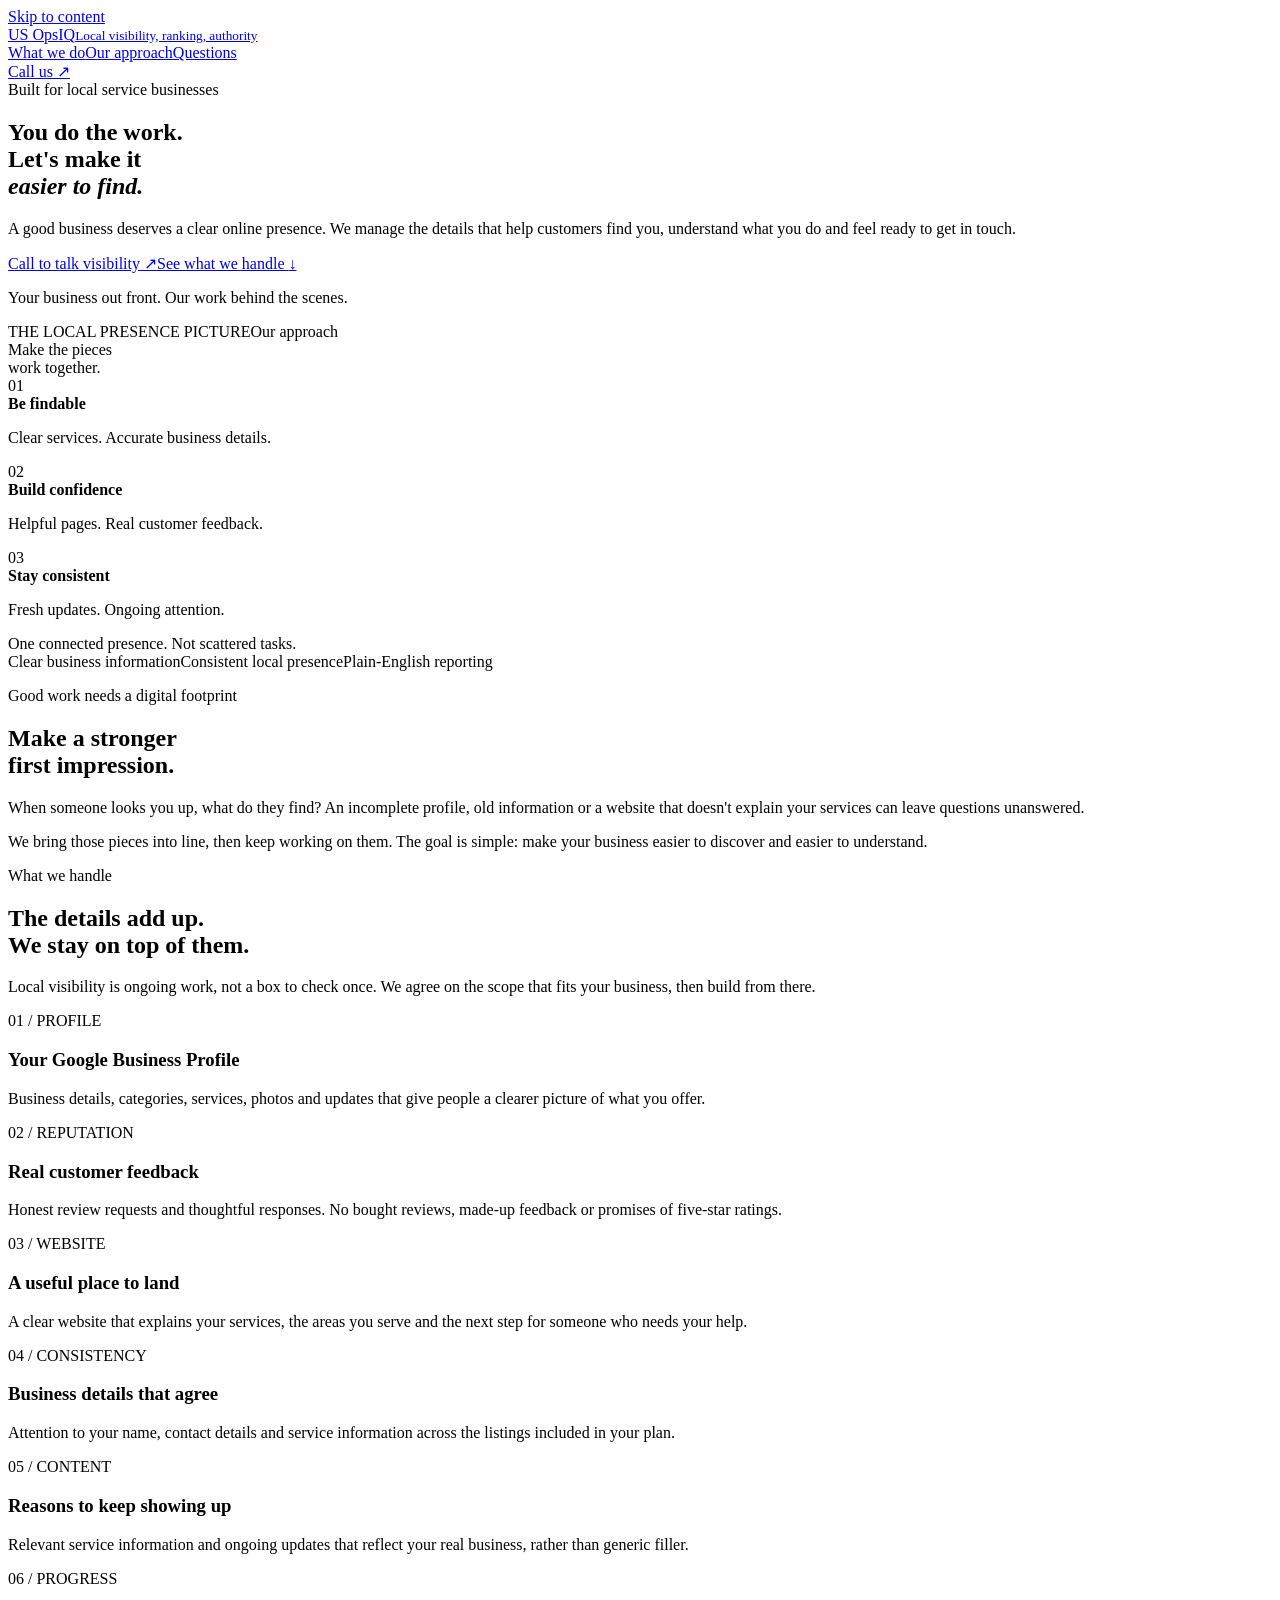
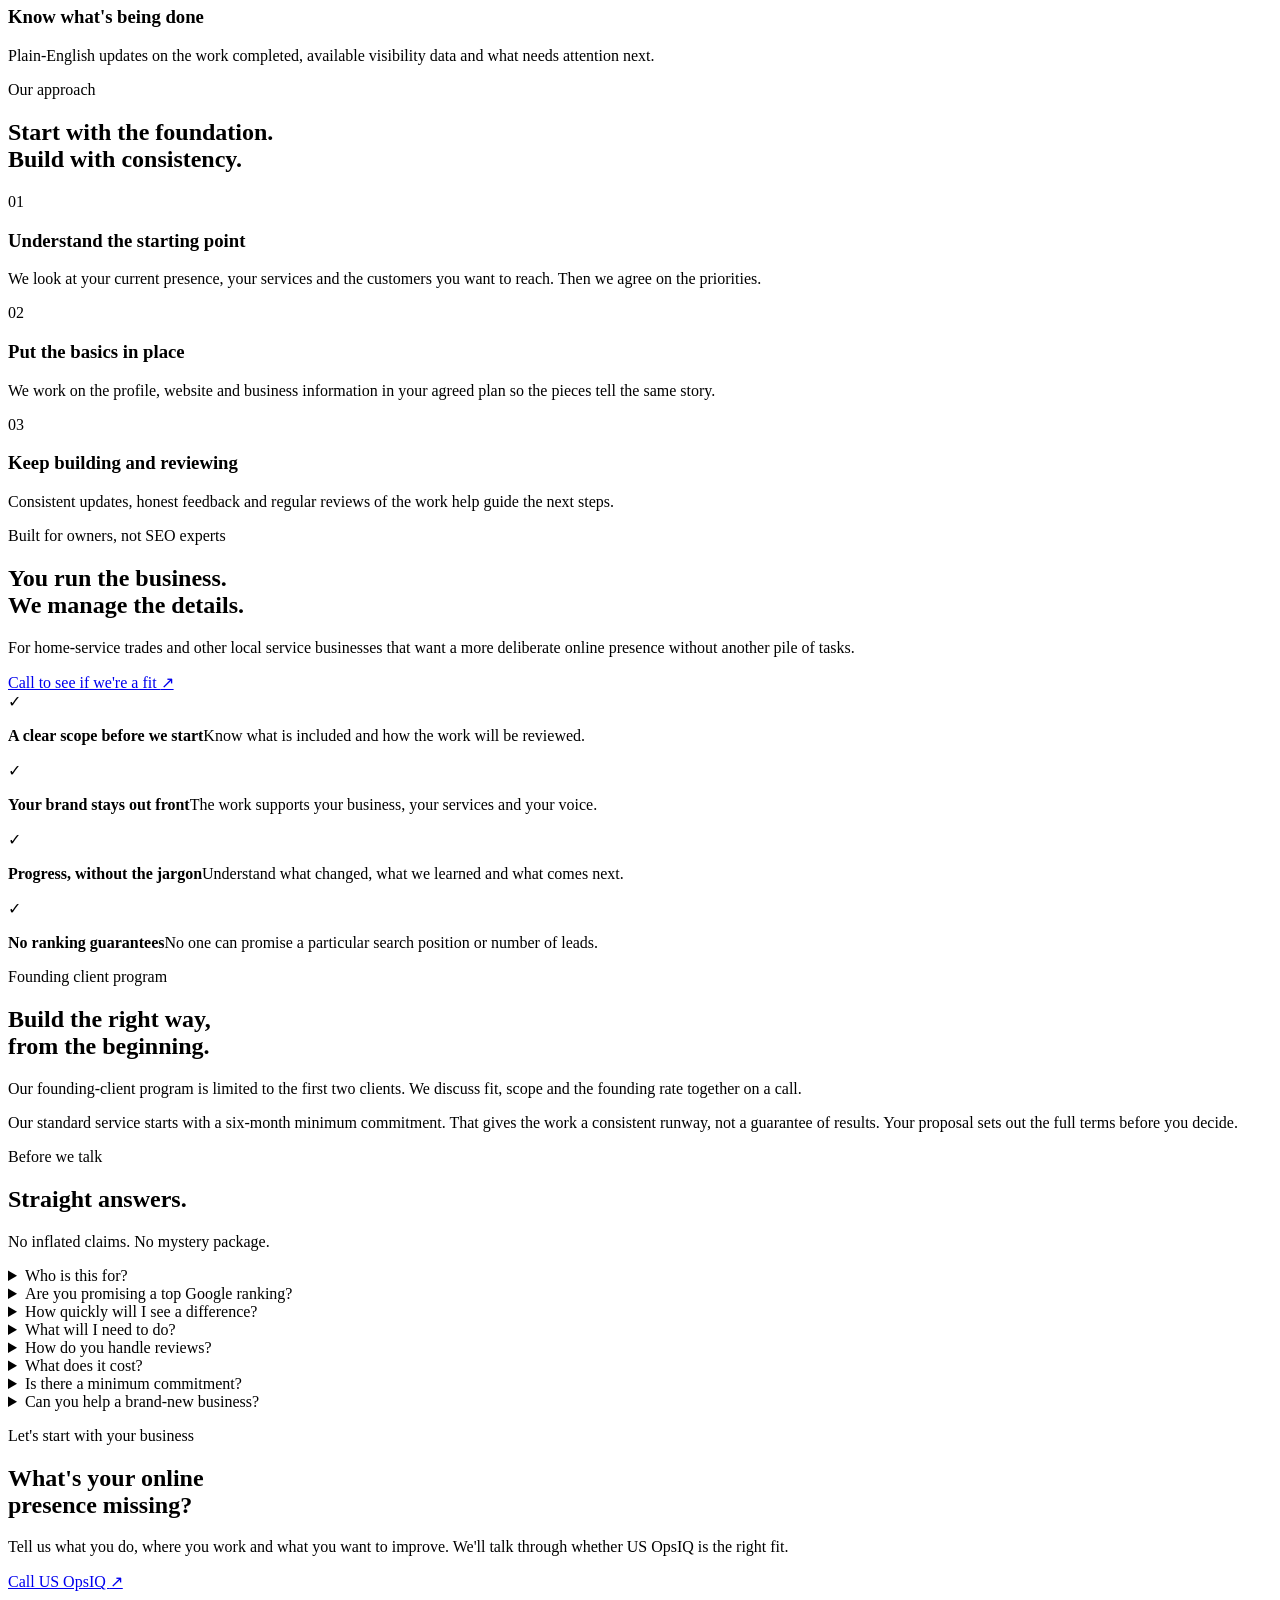
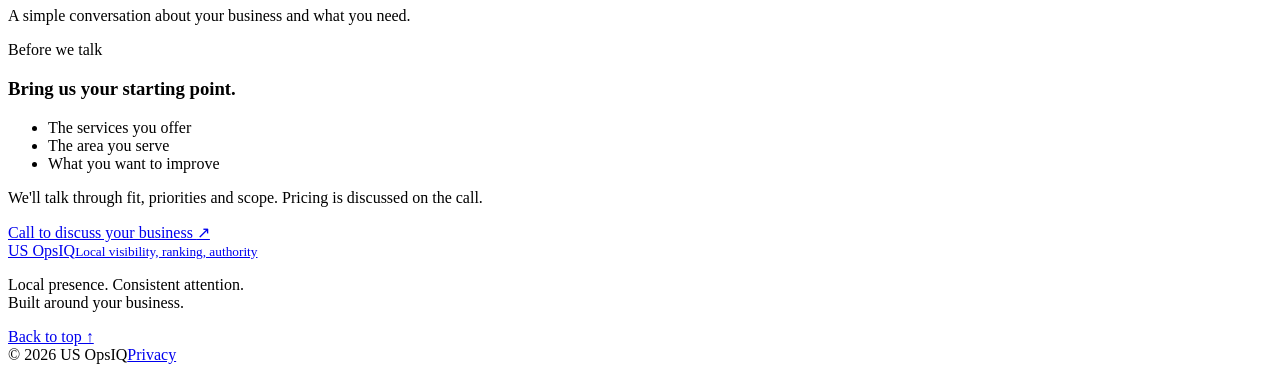
==== index.html @ b1738c7f "Rename 1-index.html to index.html" ====
<!doctype html>
<html lang="en"><head><meta charset="utf-8"><meta name="viewport" content="width=device-width, initial-scale=1"><meta name="description" content="US OpsIQ helps local service businesses build a clear, consistent online presence."><meta name="theme-color" content="#101d33"><title>US OpsIQ | Local visibility, ranking, authority</title><link rel="stylesheet" href="styles.css"><script defer src="script.js"></script></head>
<body>
<a class="skip" href="#main">Skip to content</a>
<header><nav class="container nav" aria-label="Main navigation"><a class="wordmark" href="#" aria-label="US OpsIQ home">US Ops<span>IQ</span><small>Local visibility, ranking, authority</small></a><div class="navlinks"><a href="#work">What we do</a><a href="#process">Our approach</a><a href="#questions">Questions</a></div><a class="button small" href="tel:+15416668679">Call us <span aria-hidden="true">↗</span></a></nav></header>
<main id="main">
<section class="hero"><div class="container hero-grid"><div><div class="eyebrow"><i></i> Built for local service businesses</div><h1>You do the work.<br>Let's make it<br><em>easier to find.</em></h1><p class="lead">A good business deserves a clear online presence. We manage the details that help customers find you, understand what you do and feel ready to get in touch.</p><div class="actions"><a class="button" href="tel:+15416668679">Call to talk visibility <span aria-hidden="true">↗</span></a><a class="text-link" href="#work">See what we handle <span aria-hidden="true">↓</span></a></div><p class="hero-note">Your business out front. Our work behind the scenes.</p></div>
<div class="presence-card" aria-label="Illustration of our approach, not a client report"><div class="panel-top"><span>THE LOCAL PRESENCE PICTURE</span><span class="pill">Our approach</span></div><div class="presence-title">Make the pieces<br>work together.</div><div class="presence-row"><div class="icon">01</div><div><strong>Be findable</strong><p>Clear services. Accurate business details.</p></div></div><div class="presence-row"><div class="icon">02</div><div><strong>Build confidence</strong><p>Helpful pages. Real customer feedback.</p></div></div><div class="presence-row"><div class="icon">03</div><div><strong>Stay consistent</strong><p>Fresh updates. Ongoing attention.</p></div></div><div class="panel-bottom"><span class="red-dot"></span> One connected presence. Not scattered tasks.</div></div></div></section>
<div class="principle-strip"><div class="container"><span>Clear business information</span><span>Consistent local presence</span><span>Plain-English reporting</span></div></div>
<section class="section light" id="why"><div class="container split"><div><p class="eyebrow">Good work needs a digital footprint</p><h2>Make a stronger<br>first impression.</h2></div><div class="intro-copy"><p>When someone looks you up, what do they find? An incomplete profile, old information or a website that doesn't explain your services can leave questions unanswered.</p><p>We bring those pieces into line, then keep working on them. The goal is simple: make your business easier to discover and easier to understand.</p></div></div></section>
<section class="section" id="work"><div class="container"><div class="section-heading"><div><p class="eyebrow">What we handle</p><h2>The details add up.<br>We stay on top of them.</h2></div><p>Local visibility is ongoing work, not a box to check once. We agree on the scope that fits your business, then build from there.</p></div><div class="services">
<article class="service"><span class="service-no">01 / PROFILE</span><h3>Your Google Business Profile</h3><p>Business details, categories, services, photos and updates that give people a clearer picture of what you offer.</p></article>
<article class="service"><span class="service-no">02 / REPUTATION</span><h3>Real customer feedback</h3><p>Honest review requests and thoughtful responses. No bought reviews, made-up feedback or promises of five-star ratings.</p></article>
<article class="service"><span class="service-no">03 / WEBSITE</span><h3>A useful place to land</h3><p>A clear website that explains your services, the areas you serve and the next step for someone who needs your help.</p></article>
<article class="service"><span class="service-no">04 / CONSISTENCY</span><h3>Business details that agree</h3><p>Attention to your name, contact details and service information across the listings included in your plan.</p></article>
<article class="service"><span class="service-no">05 / CONTENT</span><h3>Reasons to keep showing up</h3><p>Relevant service information and ongoing updates that reflect your real business, rather than generic filler.</p></article>
<article class="service"><span class="service-no">06 / PROGRESS</span><h3>Know what's being done</h3><p>Plain-English updates on the work completed, available visibility data and what needs attention next.</p></article>
</div></div></section>
<section class="section light" id="process"><div class="container"><p class="eyebrow">Our approach</p><h2>Start with the foundation.<br>Build with consistency.</h2><div class="steps"><article><div class="step-number">01</div><h3>Understand the starting point</h3><p>We look at your current presence, your services and the customers you want to reach. Then we agree on the priorities.</p></article><article><div class="step-number">02</div><h3>Put the basics in place</h3><p>We work on the profile, website and business information in your agreed plan so the pieces tell the same story.</p></article><article><div class="step-number">03</div><h3>Keep building and reviewing</h3><p>Consistent updates, honest feedback and regular reviews of the work help guide the next steps.</p></article></div></div></section>
<section class="section"><div class="container split foundation"><div><p class="eyebrow">Built for owners, not SEO experts</p><h2>You run the business.<br>We manage the details.</h2><p class="lead compact">For home-service trades and other local service businesses that want a more deliberate online presence without another pile of tasks.</p><a class="text-link" href="tel:+15416668679">Call to see if we're a fit <span aria-hidden="true">↗</span></a></div><div class="expectations"><div><span>✓</span><p><strong>A clear scope before we start</strong>Know what is included and how the work will be reviewed.</p></div><div><span>✓</span><p><strong>Your brand stays out front</strong>The work supports your business, your services and your voice.</p></div><div><span>✓</span><p><strong>Progress, without the jargon</strong>Understand what changed, what we learned and what comes next.</p></div><div><span>✓</span><p><strong>No ranking guarantees</strong>No one can promise a particular search position or number of leads.</p></div></div></div></section>
<section class="section founding"><div class="container founding-content"><div><p class="eyebrow">Founding client program</p><h2>Build the right way,<br>from the beginning.</h2><p class="lead compact">Our founding-client program is limited to the first two clients. We discuss fit, scope and the founding rate together on a call.</p><p class="muted">Our standard service starts with a six-month minimum commitment. That gives the work a consistent runway, not a guarantee of results. Your proposal sets out the full terms before you decide.</p></div></div></section>
<section class="section light" id="questions"><div class="container faq-layout"><div><p class="eyebrow">Before we talk</p><h2>Straight answers.</h2><p class="muted">No inflated claims. No mystery package.</p></div><div class="faqs">
<details><summary>Who is this for?</summary><p>Local service businesses that want help managing their online presence. Home-service trades are a core focus. We'll talk through your services, market and starting point before recommending a plan.</p></details>
<details><summary>Are you promising a top Google ranking?</summary><p>No. Search positions and customer enquiries are not guaranteed. We focus on the work within the agreed scope and report on the information available to us.</p></details>
<details><summary>How quickly will I see a difference?</summary><p>That depends on your starting point, competition and the work involved. There is no fixed results timeline. We agree on priorities at the start and review progress as the work continues.</p></details>
<details><summary>What will I need to do?</summary><p>You'll help us understand your business, approve the agreed scope and provide the access and accurate information needed for the work. We manage the ongoing tasks included in your plan.</p></details>
<details><summary>How do you handle reviews?</summary><p>We focus on genuine feedback from real customers. Review invitations should be neutral, not limited to happy customers. We don't buy reviews, offer rewards for positive ratings or stop unhappy customers from leaving a public review.</p></details>
<details><summary>What does it cost?</summary><p>Pricing is discussed on a call once we understand your business and the scope you need. You'll see the services, price and terms in a proposal before making a commitment.</p></details>
<details><summary>Is there a minimum commitment?</summary><p>Our standard service starts with a six-month minimum. We'll explain the scope, payment schedule and terms in your proposal before you agree to anything.</p></details>
<details><summary>Can you help a brand-new business?</summary><p>Yes. The starting point may be a clear website, accurate business information and a properly prepared profile. We can discuss a staged approach rather than treating every business as if it needs the same plan.</p></details>
</div></div></section>
<section class="section contact" id="start"><div class="container contact-grid"><div><p class="eyebrow">Let's start with your business</p><h2>What's your online<br>presence missing?</h2><p class="lead compact">Tell us what you do, where you work and what you want to improve. We'll talk through whether US OpsIQ is the right fit.</p><a class="button" href="tel:+15416668679">Call US OpsIQ <span aria-hidden="true">↗</span></a><p class="call-note">A simple conversation about your business and what you need.</p></div><aside class="call-panel"><span class="eyebrow">Before we talk</span><h3>Bring us your starting point.</h3><ul><li>The services you offer</li><li>The area you serve</li><li>What you want to improve</li></ul><p>We'll talk through fit, priorities and scope. Pricing is discussed on the call.</p><a class="text-link" href="tel:+15416668679">Call to discuss your business <span aria-hidden="true">↗</span></a></aside></div></section>
</main><footer><div class="container footer-main"><a class="wordmark" href="#">US Ops<span>IQ</span><small>Local visibility, ranking, authority</small></a><p>Local presence. Consistent attention.<br>Built around your business.</p><a class="text-link" href="#main">Back to top ↑</a></div><div class="container footer-bottom"><span>© 2026 US OpsIQ</span><a href="privacy.html">Privacy</a></div></footer>
</body></html>
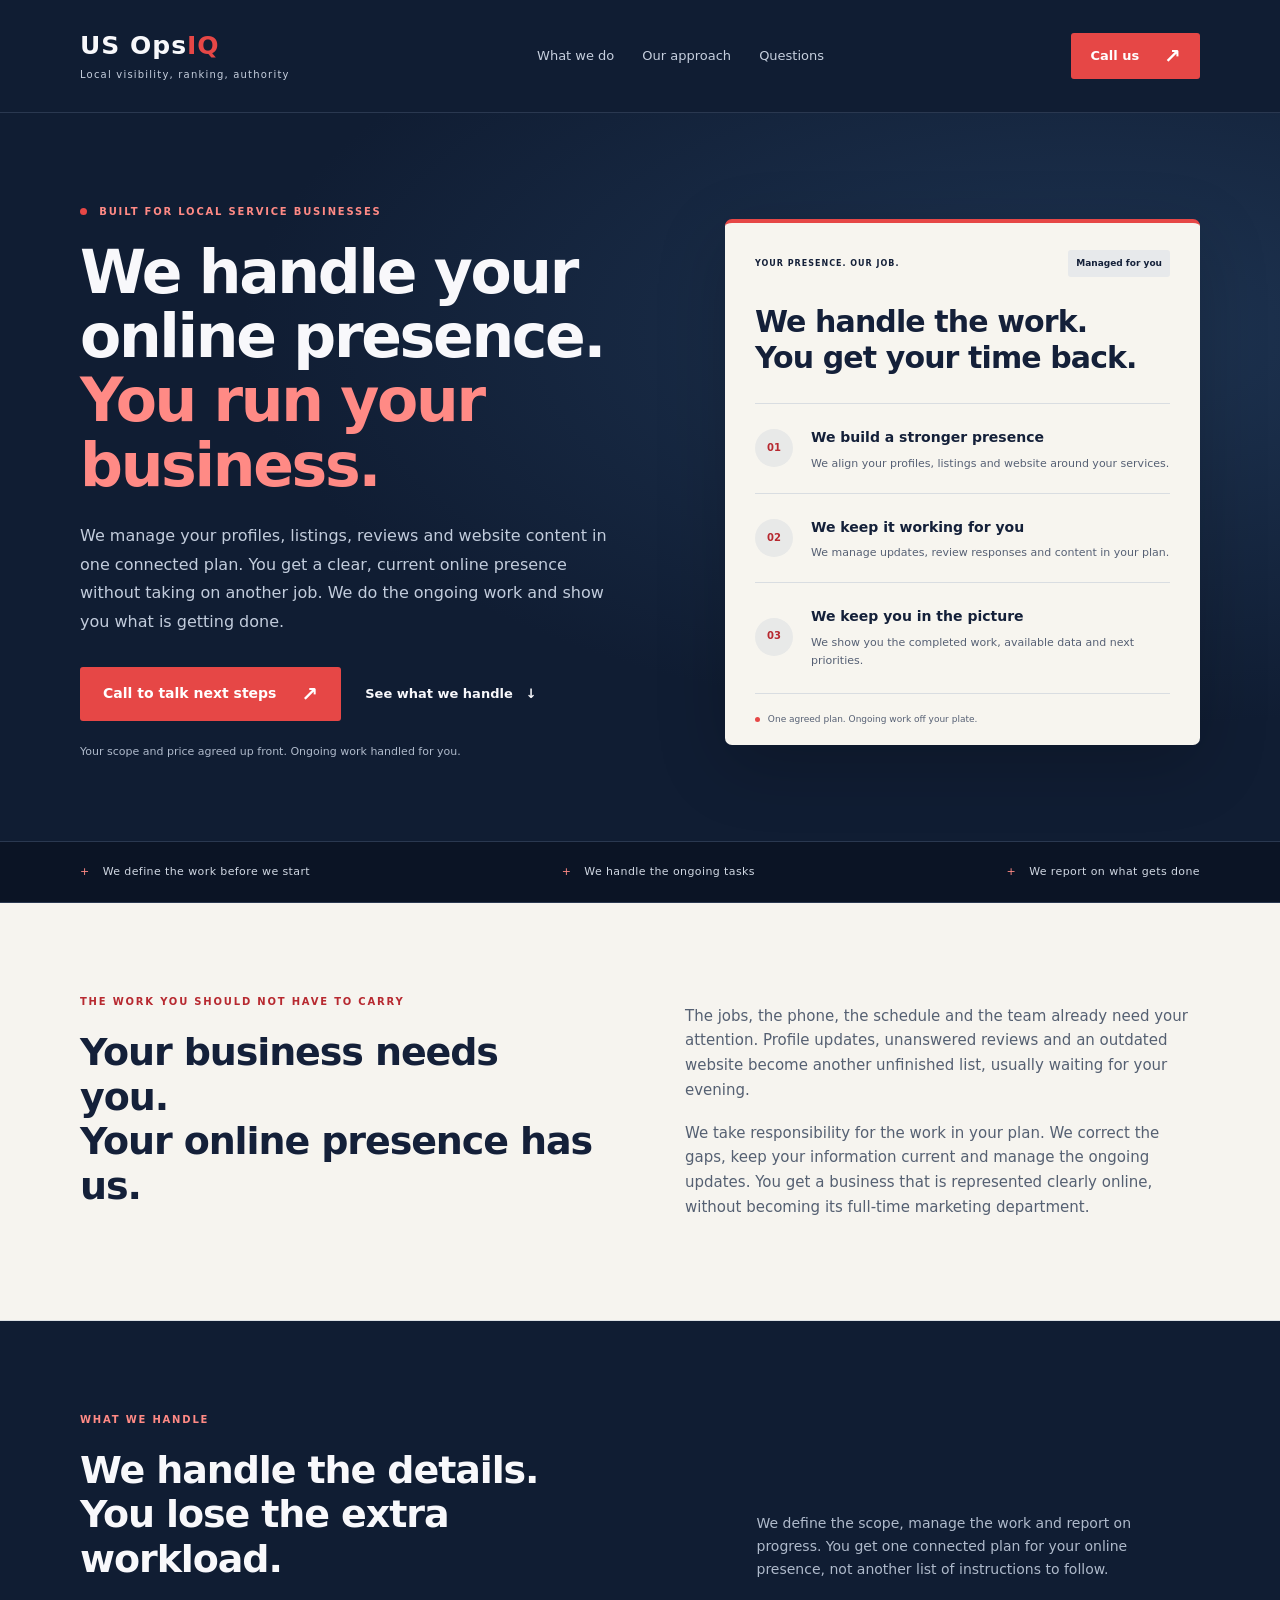
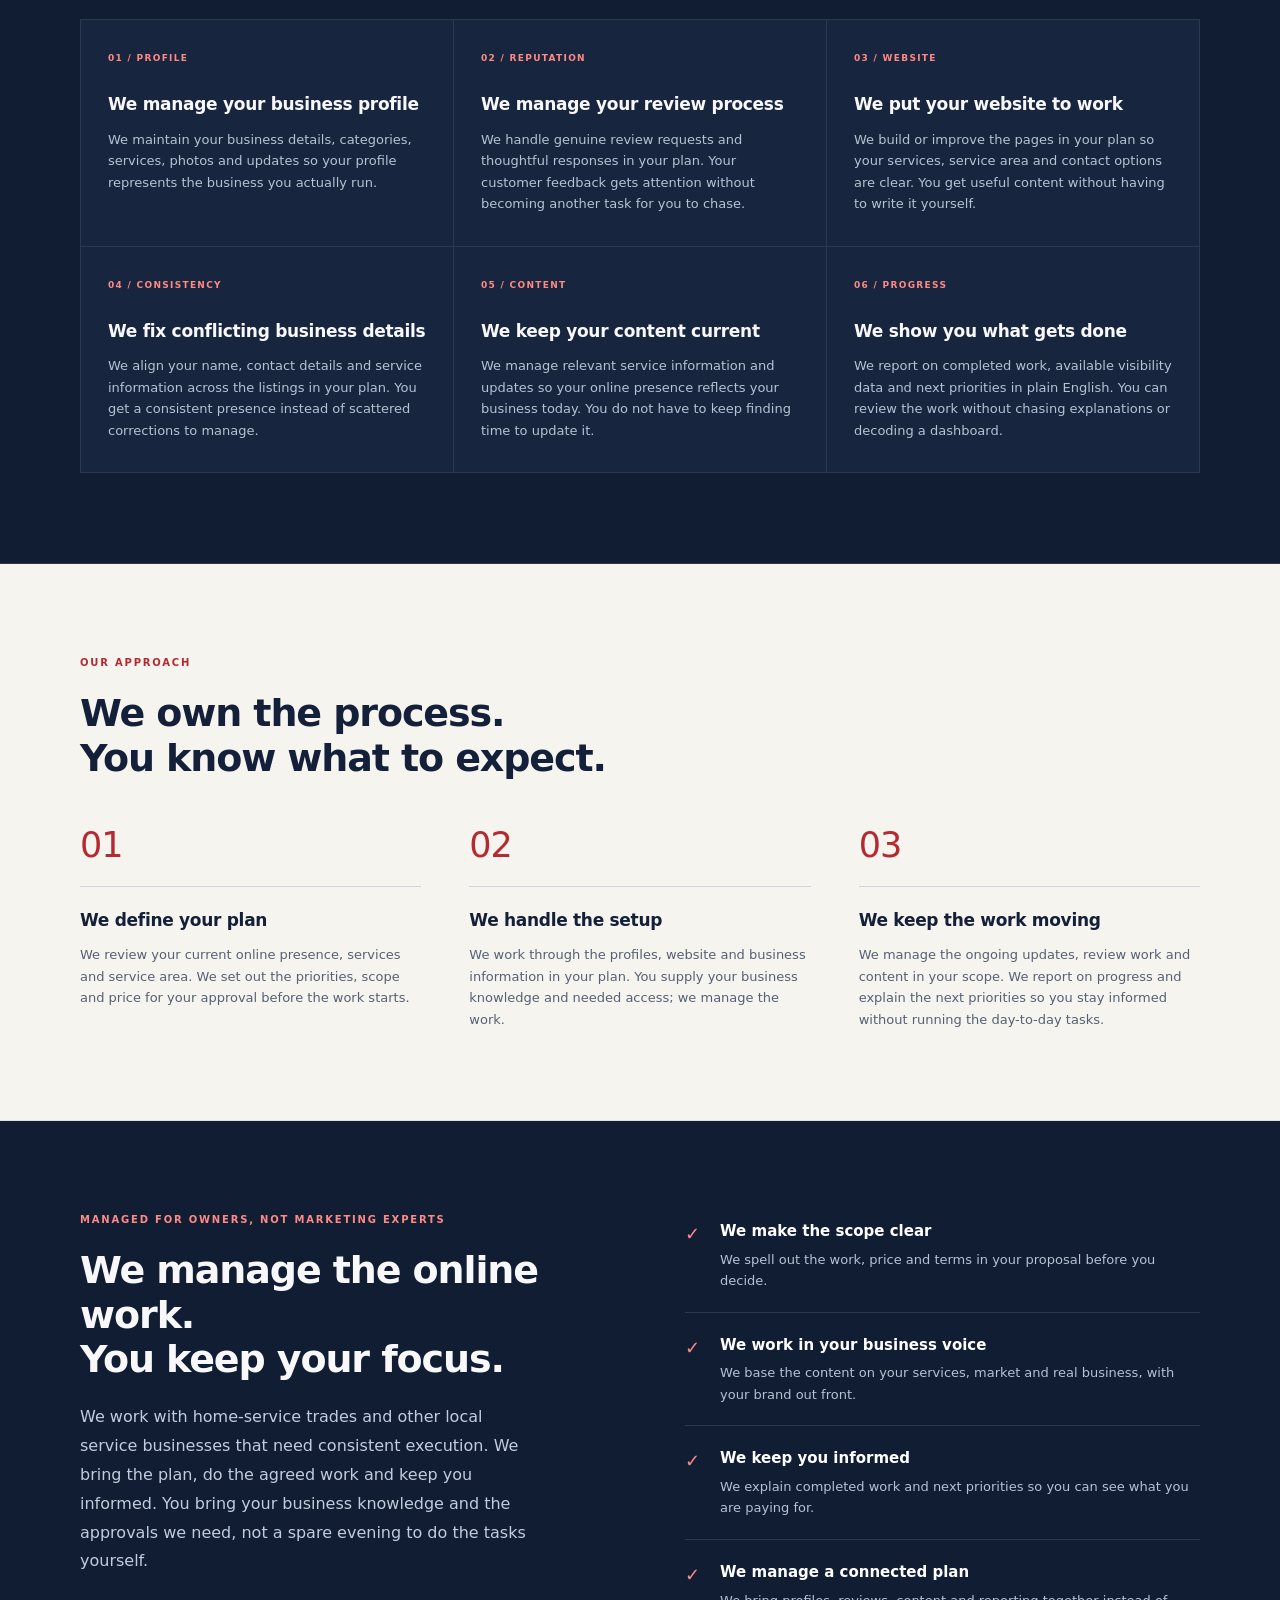
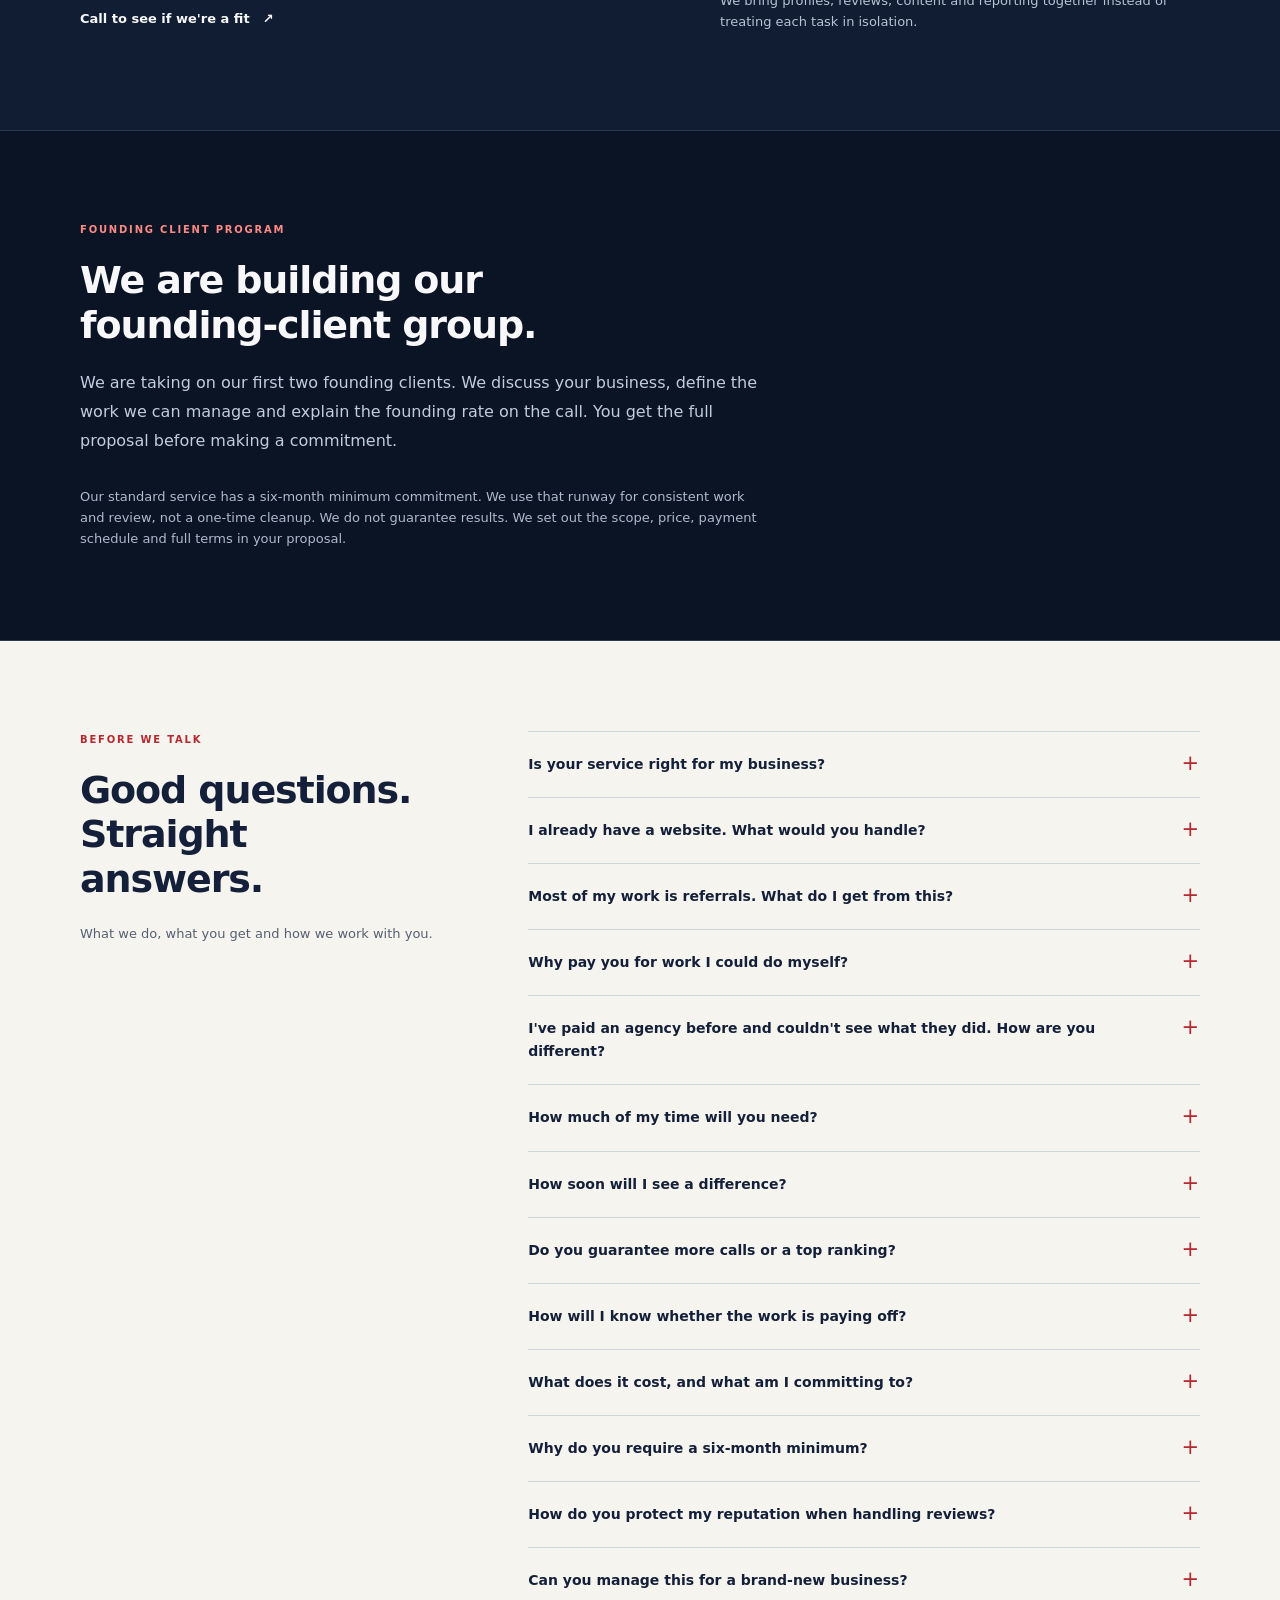
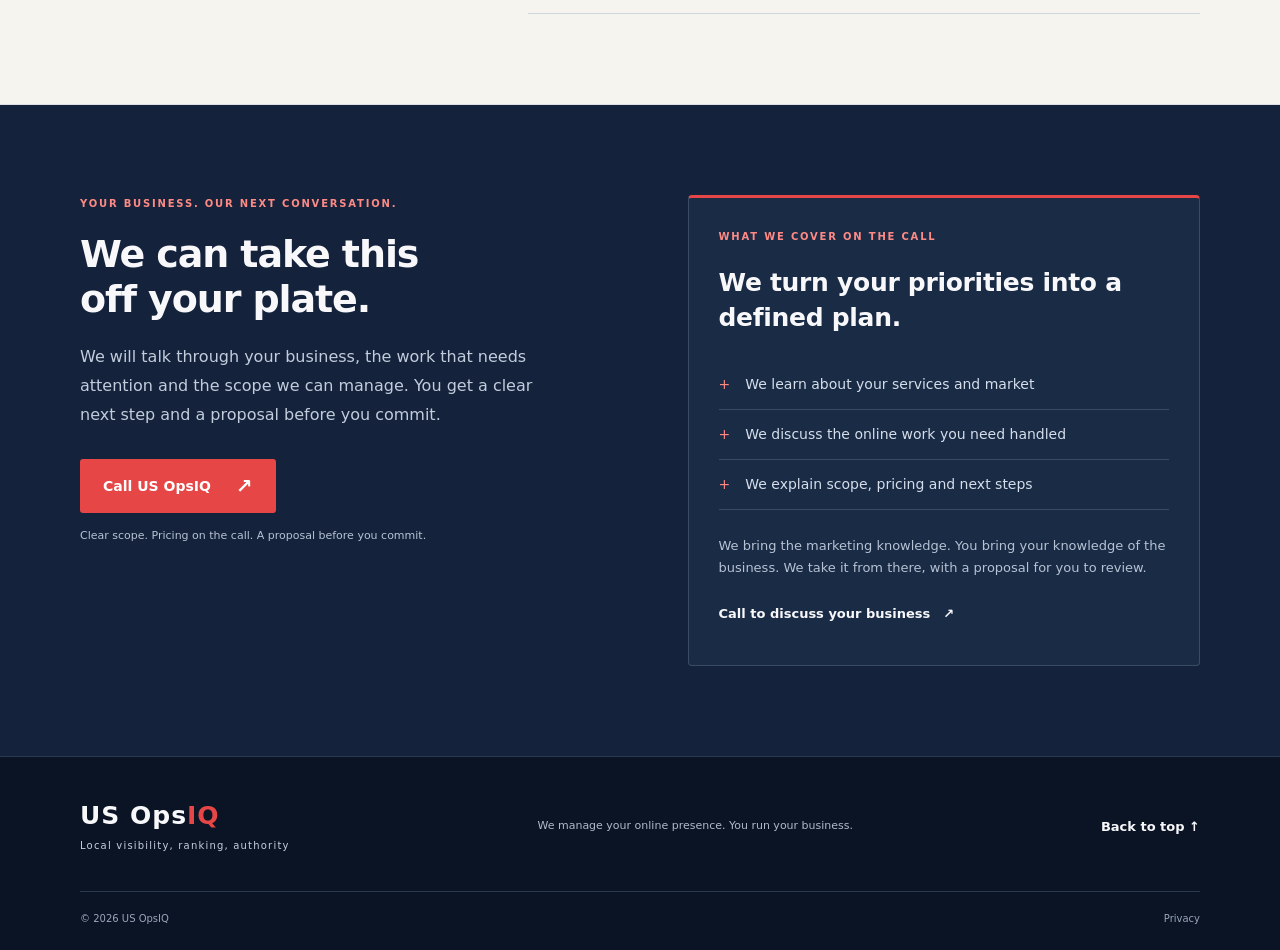
==== commit ab9aa0d3: "Publish approved v3 owner-facing copy and FAQ" ====
--- a/index.html
+++ b/index.html
@@ -1,34 +1,27 @@
-<!doctype html>
-<html lang="en"><head><meta charset="utf-8"><meta name="viewport" content="width=device-width, initial-scale=1"><meta name="description" content="US OpsIQ helps local service businesses build a clear, consistent online presence."><meta name="theme-color" content="#101d33"><title>US OpsIQ | Local visibility, ranking, authority</title><link rel="stylesheet" href="styles.css"><script defer src="script.js"></script></head>
+<!DOCTYPE html>
+
+<html lang="en"><head><meta charset="utf-8"/><meta content="width=device-width, initial-scale=1" name="viewport"/><meta content="We manage your profiles, listings, reviews and website content in one connected plan. You get a clear, current online presence without another job to manage." name="description"/><meta content="#101d33" name="theme-color"/><title>US OpsIQ | We handle your online presence</title><link href="styles.css" rel="stylesheet"/></head>
 <body>
 <a class="skip" href="#main">Skip to content</a>
-<header><nav class="container nav" aria-label="Main navigation"><a class="wordmark" href="#" aria-label="US OpsIQ home">US Ops<span>IQ</span><small>Local visibility, ranking, authority</small></a><div class="navlinks"><a href="#work">What we do</a><a href="#process">Our approach</a><a href="#questions">Questions</a></div><a class="button small" href="tel:+15416668679">Call us <span aria-hidden="true">↗</span></a></nav></header>
+<header><nav aria-label="Main navigation" class="container nav"><a aria-label="US OpsIQ home" class="wordmark" href="#">US Ops<span>IQ</span><small>Local visibility, ranking, authority</small></a><div class="navlinks"><a href="#work">What we do</a><a href="#process">Our approach</a><a href="#questions">Questions</a></div><a class="button small" href="tel:+15416668679">Call us <span aria-hidden="true">↗</span></a></nav></header>
 <main id="main">
-<section class="hero"><div class="container hero-grid"><div><div class="eyebrow"><i></i> Built for local service businesses</div><h1>You do the work.<br>Let's make it<br><em>easier to find.</em></h1><p class="lead">A good business deserves a clear online presence. We manage the details that help customers find you, understand what you do and feel ready to get in touch.</p><div class="actions"><a class="button" href="tel:+15416668679">Call to talk visibility <span aria-hidden="true">↗</span></a><a class="text-link" href="#work">See what we handle <span aria-hidden="true">↓</span></a></div><p class="hero-note">Your business out front. Our work behind the scenes.</p></div>
-<div class="presence-card" aria-label="Illustration of our approach, not a client report"><div class="panel-top"><span>THE LOCAL PRESENCE PICTURE</span><span class="pill">Our approach</span></div><div class="presence-title">Make the pieces<br>work together.</div><div class="presence-row"><div class="icon">01</div><div><strong>Be findable</strong><p>Clear services. Accurate business details.</p></div></div><div class="presence-row"><div class="icon">02</div><div><strong>Build confidence</strong><p>Helpful pages. Real customer feedback.</p></div></div><div class="presence-row"><div class="icon">03</div><div><strong>Stay consistent</strong><p>Fresh updates. Ongoing attention.</p></div></div><div class="panel-bottom"><span class="red-dot"></span> One connected presence. Not scattered tasks.</div></div></div></section>
-<div class="principle-strip"><div class="container"><span>Clear business information</span><span>Consistent local presence</span><span>Plain-English reporting</span></div></div>
-<section class="section light" id="why"><div class="container split"><div><p class="eyebrow">Good work needs a digital footprint</p><h2>Make a stronger<br>first impression.</h2></div><div class="intro-copy"><p>When someone looks you up, what do they find? An incomplete profile, old information or a website that doesn't explain your services can leave questions unanswered.</p><p>We bring those pieces into line, then keep working on them. The goal is simple: make your business easier to discover and easier to understand.</p></div></div></section>
-<section class="section" id="work"><div class="container"><div class="section-heading"><div><p class="eyebrow">What we handle</p><h2>The details add up.<br>We stay on top of them.</h2></div><p>Local visibility is ongoing work, not a box to check once. We agree on the scope that fits your business, then build from there.</p></div><div class="services">
-<article class="service"><span class="service-no">01 / PROFILE</span><h3>Your Google Business Profile</h3><p>Business details, categories, services, photos and updates that give people a clearer picture of what you offer.</p></article>
-<article class="service"><span class="service-no">02 / REPUTATION</span><h3>Real customer feedback</h3><p>Honest review requests and thoughtful responses. No bought reviews, made-up feedback or promises of five-star ratings.</p></article>
-<article class="service"><span class="service-no">03 / WEBSITE</span><h3>A useful place to land</h3><p>A clear website that explains your services, the areas you serve and the next step for someone who needs your help.</p></article>
-<article class="service"><span class="service-no">04 / CONSISTENCY</span><h3>Business details that agree</h3><p>Attention to your name, contact details and service information across the listings included in your plan.</p></article>
-<article class="service"><span class="service-no">05 / CONTENT</span><h3>Reasons to keep showing up</h3><p>Relevant service information and ongoing updates that reflect your real business, rather than generic filler.</p></article>
-<article class="service"><span class="service-no">06 / PROGRESS</span><h3>Know what's being done</h3><p>Plain-English updates on the work completed, available visibility data and what needs attention next.</p></article>
+<section class="hero"><div class="container hero-grid"><div><div class="eyebrow"><i></i> Built for local service businesses</div><h1>We handle your<br/>online presence.<br/><em>You run your business.</em></h1><p class="lead">We manage your profiles, listings, reviews and website content in one connected plan. You get a clear, current online presence without taking on another job. We do the ongoing work and show you what is getting done.</p><div class="actions"><a class="button" href="tel:+15416668679">Call to talk next steps <span aria-hidden="true">↗</span></a><a class="text-link" href="#work">See what we handle <span aria-hidden="true">↓</span></a></div><p class="hero-note">Your scope and price agreed up front. Ongoing work handled for you.</p></div>
+<div aria-label="Illustration of our approach, not a client report" class="presence-card"><div class="panel-top"><span>YOUR PRESENCE. OUR JOB.</span><span class="pill">Managed for you</span></div><div class="presence-title">We handle the work.<br/>You get your time back.</div><div class="presence-row"><div class="icon">01</div><div><strong>We build a stronger presence</strong><p>We align your profiles, listings and website around your services.</p></div></div><div class="presence-row"><div class="icon">02</div><div><strong>We keep it working for you</strong><p>We manage updates, review responses and content in your plan.</p></div></div><div class="presence-row"><div class="icon">03</div><div><strong>We keep you in the picture</strong><p>We show you the completed work, available data and next priorities.</p></div></div><div class="panel-bottom"><span class="red-dot"></span> One agreed plan. Ongoing work off your plate.</div></div></div></section>
+<div class="principle-strip"><div class="container"><span>We define the work before we start</span><span>We handle the ongoing tasks</span><span>We report on what gets done</span></div></div>
+<section class="section light" id="why"><div class="container split"><div><p class="eyebrow">The work you should not have to carry</p><h2>Your business needs you.<br/>Your online presence has us.</h2></div><div class="intro-copy"><p>The jobs, the phone, the schedule and the team already need your attention. Profile updates, unanswered reviews and an outdated website become another unfinished list, usually waiting for your evening.</p><p>We take responsibility for the work in your plan. We correct the gaps, keep your information current and manage the ongoing updates. You get a business that is represented clearly online, without becoming its full-time marketing department.</p></div></div></section>
+<section class="section" id="work"><div class="container"><div class="section-heading"><div><p class="eyebrow">What we handle</p><h2>We handle the details.<br/>You lose the extra workload.</h2></div><p>We define the scope, manage the work and report on progress. You get one connected plan for your online presence, not another list of instructions to follow.</p></div><div class="services">
+<article class="service"><span class="service-no">01 / PROFILE</span><h3>We manage your business profile</h3><p>We maintain your business details, categories, services, photos and updates so your profile represents the business you actually run.</p></article>
+<article class="service"><span class="service-no">02 / REPUTATION</span><h3>We manage your review process</h3><p>We handle genuine review requests and thoughtful responses in your plan. Your customer feedback gets attention without becoming another task for you to chase.</p></article>
+<article class="service"><span class="service-no">03 / WEBSITE</span><h3>We put your website to work</h3><p>We build or improve the pages in your plan so your services, service area and contact options are clear. You get useful content without having to write it yourself.</p></article>
+<article class="service"><span class="service-no">04 / CONSISTENCY</span><h3>We fix conflicting business details</h3><p>We align your name, contact details and service information across the listings in your plan. You get a consistent presence instead of scattered corrections to manage.</p></article>
+<article class="service"><span class="service-no">05 / CONTENT</span><h3>We keep your content current</h3><p>We manage relevant service information and updates so your online presence reflects your business today. You do not have to keep finding time to update it.</p></article>
+<article class="service"><span class="service-no">06 / PROGRESS</span><h3>We show you what gets done</h3><p>We report on completed work, available visibility data and next priorities in plain English. You can review the work without chasing explanations or decoding a dashboard.</p></article>
 </div></div></section>
-<section class="section light" id="process"><div class="container"><p class="eyebrow">Our approach</p><h2>Start with the foundation.<br>Build with consistency.</h2><div class="steps"><article><div class="step-number">01</div><h3>Understand the starting point</h3><p>We look at your current presence, your services and the customers you want to reach. Then we agree on the priorities.</p></article><article><div class="step-number">02</div><h3>Put the basics in place</h3><p>We work on the profile, website and business information in your agreed plan so the pieces tell the same story.</p></article><article><div class="step-number">03</div><h3>Keep building and reviewing</h3><p>Consistent updates, honest feedback and regular reviews of the work help guide the next steps.</p></article></div></div></section>
-<section class="section"><div class="container split foundation"><div><p class="eyebrow">Built for owners, not SEO experts</p><h2>You run the business.<br>We manage the details.</h2><p class="lead compact">For home-service trades and other local service businesses that want a more deliberate online presence without another pile of tasks.</p><a class="text-link" href="tel:+15416668679">Call to see if we're a fit <span aria-hidden="true">↗</span></a></div><div class="expectations"><div><span>✓</span><p><strong>A clear scope before we start</strong>Know what is included and how the work will be reviewed.</p></div><div><span>✓</span><p><strong>Your brand stays out front</strong>The work supports your business, your services and your voice.</p></div><div><span>✓</span><p><strong>Progress, without the jargon</strong>Understand what changed, what we learned and what comes next.</p></div><div><span>✓</span><p><strong>No ranking guarantees</strong>No one can promise a particular search position or number of leads.</p></div></div></div></section>
-<section class="section founding"><div class="container founding-content"><div><p class="eyebrow">Founding client program</p><h2>Build the right way,<br>from the beginning.</h2><p class="lead compact">Our founding-client program is limited to the first two clients. We discuss fit, scope and the founding rate together on a call.</p><p class="muted">Our standard service starts with a six-month minimum commitment. That gives the work a consistent runway, not a guarantee of results. Your proposal sets out the full terms before you decide.</p></div></div></section>
-<section class="section light" id="questions"><div class="container faq-layout"><div><p class="eyebrow">Before we talk</p><h2>Straight answers.</h2><p class="muted">No inflated claims. No mystery package.</p></div><div class="faqs">
-<details><summary>Who is this for?</summary><p>Local service businesses that want help managing their online presence. Home-service trades are a core focus. We'll talk through your services, market and starting point before recommending a plan.</p></details>
-<details><summary>Are you promising a top Google ranking?</summary><p>No. Search positions and customer enquiries are not guaranteed. We focus on the work within the agreed scope and report on the information available to us.</p></details>
-<details><summary>How quickly will I see a difference?</summary><p>That depends on your starting point, competition and the work involved. There is no fixed results timeline. We agree on priorities at the start and review progress as the work continues.</p></details>
-<details><summary>What will I need to do?</summary><p>You'll help us understand your business, approve the agreed scope and provide the access and accurate information needed for the work. We manage the ongoing tasks included in your plan.</p></details>
-<details><summary>How do you handle reviews?</summary><p>We focus on genuine feedback from real customers. Review invitations should be neutral, not limited to happy customers. We don't buy reviews, offer rewards for positive ratings or stop unhappy customers from leaving a public review.</p></details>
-<details><summary>What does it cost?</summary><p>Pricing is discussed on a call once we understand your business and the scope you need. You'll see the services, price and terms in a proposal before making a commitment.</p></details>
-<details><summary>Is there a minimum commitment?</summary><p>Our standard service starts with a six-month minimum. We'll explain the scope, payment schedule and terms in your proposal before you agree to anything.</p></details>
-<details><summary>Can you help a brand-new business?</summary><p>Yes. The starting point may be a clear website, accurate business information and a properly prepared profile. We can discuss a staged approach rather than treating every business as if it needs the same plan.</p></details>
-</div></div></section>
-<section class="section contact" id="start"><div class="container contact-grid"><div><p class="eyebrow">Let's start with your business</p><h2>What's your online<br>presence missing?</h2><p class="lead compact">Tell us what you do, where you work and what you want to improve. We'll talk through whether US OpsIQ is the right fit.</p><a class="button" href="tel:+15416668679">Call US OpsIQ <span aria-hidden="true">↗</span></a><p class="call-note">A simple conversation about your business and what you need.</p></div><aside class="call-panel"><span class="eyebrow">Before we talk</span><h3>Bring us your starting point.</h3><ul><li>The services you offer</li><li>The area you serve</li><li>What you want to improve</li></ul><p>We'll talk through fit, priorities and scope. Pricing is discussed on the call.</p><a class="text-link" href="tel:+15416668679">Call to discuss your business <span aria-hidden="true">↗</span></a></aside></div></section>
-</main><footer><div class="container footer-main"><a class="wordmark" href="#">US Ops<span>IQ</span><small>Local visibility, ranking, authority</small></a><p>Local presence. Consistent attention.<br>Built around your business.</p><a class="text-link" href="#main">Back to top ↑</a></div><div class="container footer-bottom"><span>© 2026 US OpsIQ</span><a href="privacy.html">Privacy</a></div></footer>
+<section class="section light" id="process"><div class="container"><p class="eyebrow">Our approach</p><h2>We own the process.<br/>You know what to expect.</h2><div class="steps"><article><div class="step-number">01</div><h3>We define your plan</h3><p>We review your current online presence, services and service area. We set out the priorities, scope and price for your approval before the work starts.</p></article><article><div class="step-number">02</div><h3>We handle the setup</h3><p>We work through the profiles, website and business information in your plan. You supply your business knowledge and needed access; we manage the work.</p></article><article><div class="step-number">03</div><h3>We keep the work moving</h3><p>We manage the ongoing updates, review work and content in your scope. We report on progress and explain the next priorities so you stay informed without running the day-to-day tasks.</p></article></div></div></section>
+<section class="section"><div class="container split foundation"><div><p class="eyebrow">Managed for owners, not marketing experts</p><h2>We manage the online work.<br/>You keep your focus.</h2><p class="lead compact">We work with home-service trades and other local service businesses that need consistent execution. We bring the plan, do the agreed work and keep you informed. You bring your business knowledge and the approvals we need, not a spare evening to do the tasks yourself.</p><a class="text-link" href="tel:+15416668679">Call to see if we're a fit <span aria-hidden="true">↗</span></a></div><div class="expectations"><div><span>✓</span><p><strong>We make the scope clear</strong>We spell out the work, price and terms in your proposal before you decide.</p></div><div><span>✓</span><p><strong>We work in your business voice</strong>We base the content on your services, market and real business, with your brand out front.</p></div><div><span>✓</span><p><strong>We keep you informed</strong>We explain completed work and next priorities so you can see what you are paying for.</p></div><div><span>✓</span><p><strong>We manage a connected plan</strong>We bring profiles, reviews, content and reporting together instead of treating each task in isolation.</p></div></div></div></section>
+<section class="section founding"><div class="container founding-content"><div><p class="eyebrow">Founding client program</p><h2>We are building our<br/>founding-client group.</h2><p class="lead compact">We are taking on our first two founding clients. We discuss your business, define the work we can manage and explain the founding rate on the call. You get the full proposal before making a commitment.</p><p class="muted">Our standard service has a six-month minimum commitment. We use that runway for consistent work and review, not a one-time cleanup. We do not guarantee results. We set out the scope, price, payment schedule and full terms in your proposal.</p></div></div></section>
+<section class="section light" id="questions"><div class="container faq-layout"><div><p class="eyebrow">Before we talk</p><h2>Good questions.<br/>Straight answers.</h2><p class="muted">What we do, what you get and how we work with you.</p></div><div class="faqs"><details><summary>Is your service right for my business?</summary><p>We work with local service businesses that need their online presence managed, with home-service trades as a core focus. We review your services, market and starting point before recommending a scope. You get a plan built around the work your business needs, not a package chosen before we understand it.</p></details><details><summary>I already have a website. What would you handle?</summary><p>We review your existing website alongside your profiles, listings and reviews, then identify the gaps in the overall presence. We can manage the improvements and ongoing work in your agreed scope. You do not automatically need a replacement website. We recommend the work based on the gaps we find, rather than assuming everything needs to be rebuilt.</p></details><details><summary>Most of my work is referrals. What do I get from this?</summary><p>We make sure your online presence backs up the reputation you have built. We manage clear service information, consistent business details and review work in your plan. You get a current, useful online presence supporting your business without having to manage it yourself. We are not asking you to replace referrals with something unproven.</p></details><details><summary>Why pay you for work I could do myself?</summary><p>You could manage these tasks yourself. We take on the responsibility of keeping the agreed work moving when your schedule fills up. We manage updates, review responses, listing corrections and content in your plan. You get that work handled without repeatedly trading your evenings for another marketing to-do list.</p></details><details><summary>I've paid an agency before and couldn't see what they did. How are you different?</summary><p>We put the scope in writing before we start and report on completed work, available visibility data and next priorities. You get concrete work to review and a clear view of what we are managing. We do not ask you to treat a vague promise of better visibility as proof that the job is getting done.</p></details><details><summary>How much of my time will you need?</summary><p>We need your business knowledge, accurate information, access and approvals. We manage the ongoing tasks included in your plan. You stay involved where your decisions matter; we take on the profile updates, review responses and content work instead of handing those jobs back to you.</p></details><details><summary>How soon will I see a difference?</summary><p>We start with the agreed priorities and report as the work progresses. We can show you completed corrections, clearer service information and other work in your scope. Search visibility and enquiries are less predictable, so we review the available data without promising a results date we cannot control.</p></details><details><summary>Do you guarantee more calls or a top ranking?</summary><p>No. We do not control search positions or guarantee enquiries or revenue. We commit to managing the agreed work and reporting clearly on it. You get a defined service with visible follow-through, not a ranking promise used to make a sale.</p></details><details><summary>How will I know whether the work is paying off?</summary><p>We report on completed work and the visibility data available to us, then explain the next priorities. We can discuss that alongside what you are seeing in real enquiries and jobs. You get a grounded picture of progress; we do not claim every new job as our result or treat a search position as the whole story.</p></details><details><summary>What does it cost, and what am I committing to?</summary><p>We discuss pricing on the call after understanding the scope you need. Our standard service starts with a six-month minimum commitment. We give you the services, price, payment schedule and full terms in a proposal before you decide. We also discuss the founding-client rate for our first two clients on the call.</p></details><details><summary>Why do you require a six-month minimum?</summary><p>We provide ongoing management, not a one-time cleanup followed by silence. We use that runway to put your plan in place, keep the work consistent and review progress. You get continuity in the work, not a guarantee of rankings, enquiries or revenue. We explain the commitment and full terms before you agree.</p></details><details><summary>How do you protect my reputation when handling reviews?</summary><p>We work with genuine feedback from real customers and thoughtful responses in your business voice. We use neutral invitations rather than selecting only happy customers. We do not buy reviews, reward positive ratings or block negative feedback. You get a review process based on your real work, not tactics that misrepresent it.</p></details><details><summary>Can you manage this for a brand-new business?</summary><p>Yes. We can build the foundation around clear service pages, accurate business information and a properly prepared profile, with the exact work set out in your plan. We discuss a staged approach where appropriate. You get help matched to your starting point instead of being treated like an established business with an established online presence.</p></details></div></div></section>
+<section class="section contact" id="start"><div class="container contact-grid"><div><p class="eyebrow">Your business. Our next conversation.</p><h2>We can take this<br/>off your plate.</h2><p class="lead compact">We will talk through your business, the work that needs attention and the scope we can manage. You get a clear next step and a proposal before you commit.</p><a class="button" href="tel:+15416668679">Call US OpsIQ <span aria-hidden="true">↗</span></a><p class="call-note">Clear scope. Pricing on the call. A proposal before you commit.</p></div><aside class="call-panel"><span class="eyebrow">What we cover on the call</span><h3>We turn your priorities into a defined plan.</h3><ul><li>We learn about your services and market</li><li>We discuss the online work you need handled</li><li>We explain scope, pricing and next steps</li></ul><p>We bring the marketing knowledge. You bring your knowledge of the business. We take it from there, with a proposal for you to review.</p><a class="text-link" href="tel:+15416668679">Call to discuss your business <span aria-hidden="true">↗</span></a></aside></div></section>
+</main><footer><div class="container footer-main"><a class="wordmark" href="#">US Ops<span>IQ</span><small>Local visibility, ranking, authority</small></a><p>We manage your online presence.
+You run your business.</p><a class="text-link" href="#main">Back to top ↑</a></div><div class="container footer-bottom"><span>© 2026 US OpsIQ</span><a href="privacy.html">Privacy</a></div></footer>
 </body></html>
--- a/styles.css
+++ b/styles.css
@@ -0,0 +1,5 @@
+:root{--navy:#101d33;--deep:#0b1425;--card:#17263e;--line:#2a3850;--paper:#f6f4ef;--ink:#142039;--muted:#afbacb;--red:#e64746;--red-dark:#b72930;--white:#fff;--body:system-ui,-apple-system,BlinkMacSystemFont,'Segoe UI',sans-serif}*{box-sizing:border-box}html{scroll-behavior:smooth;scroll-padding-top:28px}body{margin:0;background:var(--navy);color:#f8f8fb;font-family:var(--body);font-size:16px;line-height:1.65}a{color:inherit;text-decoration:none}button,input,textarea{font:inherit}a:focus-visible,summary:focus-visible{outline:3px solid #f0b163;outline-offset:6px}.container{width:min(1120px,calc(100% - 80px));margin:auto}.skip{position:absolute;left:12px;top:-100px;background:white;color:black;padding:12px;z-index:10}.skip:focus{top:12px}header{border-bottom:1px solid var(--line)}.nav{display:flex;align-items:center;justify-content:space-between;gap:24px;min-height:112px}.wordmark{font-size:25px;font-weight:850;letter-spacing:1px;line-height:1.1;white-space:nowrap}.wordmark span{color:var(--red)}.wordmark small{display:block;font-size:10px;letter-spacing:1.2px;font-weight:450;margin-top:10px;color:#c6cfde}.navlinks{display:flex;gap:28px;font-size:13px;color:#c6cfde}.navlinks a:hover,.text-link:hover{text-decoration:underline;text-underline-offset:5px}.button{display:inline-flex;align-items:center;justify-content:center;gap:25px;border:0;background:var(--red);color:white;padding:17px 23px;min-height:54px;border-radius:3px;font-weight:700;font-size:14px;line-height:1.35;cursor:pointer}.button:hover{background:var(--red-dark)}.button.small{padding:13px 19px;min-height:45px;font-size:13px}.button span{font-size:20px;line-height:1}.hero{padding:90px 0 80px;background:radial-gradient(ellipse at 85% 30%,#1e3452 0,transparent 55%)}.hero-grid{display:grid;grid-template-columns:1.2fr 1fr;gap:75px;align-items:center}.eyebrow{font-size:10px;text-transform:uppercase;font-weight:750;letter-spacing:1.8px;color:#ff8a85;margin:0 0 20px;line-height:1.7}.eyebrow i{display:inline-block;width:7px;height:7px;background:var(--red);border-radius:50%;margin-right:7px}h1,h2,h3,p{margin-top:0}h1{font-size:60px;line-height:1.07;letter-spacing:-2.3px;font-weight:750;margin-bottom:25px}h1 em{font-style:normal;color:#ff8a85}h2{font-size:38px;line-height:1.17;letter-spacing:-1.1px;font-weight:700;margin-bottom:22px}h3{font-size:18px;line-height:1.4;letter-spacing:-.3px;margin-bottom:12px}.lead{font-size:16px;line-height:1.8;color:#c2ccdc;max-width:530px;margin-bottom:30px}.lead.compact{font-size:16px;max-width:460px}.actions{display:flex;gap:24px;align-items:center;flex-wrap:wrap}.text-link{font-size:13px;font-weight:650;display:inline-flex;align-items:center;gap:13px;min-height:44px}.hero-note{font-size:11px;color:var(--muted);margin:22px 0 0}.presence-card{background:#f7f5ef;color:var(--ink);padding:27px 30px 0;border-radius:7px;box-shadow:0 20px 70px #0003;border-top:4px solid var(--red)}.panel-top{display:flex;justify-content:space-between;align-items:center;gap:14px;font-size:8px;letter-spacing:1px;font-weight:750}.pill{background:#e7e9eb;padding:6px 8px;border-radius:3px;white-space:nowrap;letter-spacing:0;font-size:9px}.presence-title{font-size:30px;line-height:1.2;font-weight:700;letter-spacing:-.9px;padding:27px 0}.presence-row{display:flex;gap:18px;align-items:center;border-top:1px solid #d9dde1;padding:20px 0}.presence-row strong{font-size:14px}.presence-row p{font-size:11px;margin:4px 0 0;color:#566074}.icon{background:#e8e9e8;min-width:38px;height:38px;display:grid;place-items:center;font-size:10px;font-weight:750;border-radius:50%;color:var(--red-dark)}.panel-bottom{border-top:1px solid #d9dde1;margin-top:3px;padding:18px 0;font-size:9px;color:#566074}.red-dot{width:5px;height:5px;background:var(--red);display:inline-block;border-radius:50%;margin-right:5px}.principle-strip{border-top:1px solid var(--line);border-bottom:1px solid var(--line);background:var(--deep)}.principle-strip .container{display:flex;justify-content:space-between;gap:24px;padding-top:21px;padding-bottom:21px;font-size:11px;letter-spacing:.4px;color:#d1d8e3}.principle-strip span:before{content:'+';color:#ff8a85;margin-right:13px}.section{padding:90px 0;border-bottom:1px solid var(--line)}.light{background:var(--paper);color:var(--ink);border-color:#dce0e4}.light .eyebrow{color:var(--red-dark)}.split{display:grid;grid-template-columns:1fr 1fr;gap:90px;align-items:center}.intro-copy p{color:#556072;font-size:15px;margin-bottom:18px}.intro-copy p:last-child{margin-bottom:0}.section-heading{display:grid;grid-template-columns:1.3fr 1fr;gap:100px;align-items:end;margin-bottom:38px}.section-heading h2{margin-bottom:0}.section-heading>p{font-size:14px;color:var(--muted);margin-bottom:0}.services{display:grid;grid-template-columns:repeat(3,1fr);border-left:1px solid var(--line);border-top:1px solid var(--line)}.service{padding:31px 27px;border-right:1px solid var(--line);border-bottom:1px solid var(--line);background:var(--card)}.service-no{display:block;font-size:9px;letter-spacing:1.3px;color:#ff8a85;font-weight:700;margin-bottom:27px}.service h3{font-size:17px}.service p{font-size:13px;color:#b7c2d3;margin-bottom:0}.steps{display:grid;grid-template-columns:repeat(3,1fr);gap:48px;margin-top:46px}.step-number{font-size:35px;font-weight:400;line-height:1.1;color:var(--red-dark);letter-spacing:-1px;border-bottom:1px solid #cfd5dc;padding-bottom:21px;margin-bottom:22px}.steps h3{font-size:17px}.steps p{font-size:13px;color:#556072;margin:0}.foundation .lead{margin-bottom:20px}.expectations>div{display:flex;gap:20px;border-bottom:1px solid var(--line);padding:20px 0}.expectations>div:first-child{padding-top:0}.expectations>div:last-child{border:0;padding-bottom:0}.expectations span{color:#ff8a85;font-size:18px}.expectations p{color:#b7c2d3;font-size:13px;margin:0}.expectations strong{display:block;color:#fff;font-size:15px;margin-bottom:5px}.founding{background:var(--deep)}.founding-grid{display:grid;grid-template-columns:1.3fr .8fr;gap:95px;align-items:center}.muted{font-size:13px;color:var(--muted);max-width:490px;margin-bottom:0}.review-note{border:1px dashed #677084;padding:27px;border-radius:4px;background:#182237}.review-label{font-size:9px;text-transform:uppercase;letter-spacing:1px;color:#d5c4a1;display:block;margin-bottom:19px;font-weight:700}.review-note h3{font-size:21px}.review-note p{color:#b7c2d3;font-size:13px}.review-note .small-note{font-size:11px;margin-bottom:0;color:#d5c4a1}.faq-layout{display:grid;grid-template-columns:.8fr 1.5fr;gap:90px}.light .muted{color:#556072}details{border-top:1px solid #cfd5dc}details:last-child{border-bottom:1px solid #cfd5dc}summary{list-style:none;position:relative;cursor:pointer;font-size:14px;font-weight:650;padding:21px 29px 21px 0;min-height:64px}summary::-webkit-details-marker{display:none}summary:after{content:'+';position:absolute;right:1px;font-size:21px;color:var(--red-dark);top:14px;font-weight:400}details[open] summary:after{content:'−'}details p{color:#556072;font-size:13px;line-height:1.8;margin:0 0 23px;padding-right:20px}.contact{background:#14233b}.contact-grid{display:grid;grid-template-columns:1fr 1fr;gap:95px;align-items:start}.draft-contact{margin-top:38px;border-left:2px solid #79859a;padding-left:19px;max-width:370px}.draft-contact strong{font-size:11px;text-transform:uppercase;letter-spacing:1px}.draft-contact p{font-size:12px;line-height:1.7;color:#b7c2d3;margin:7px 0 0}.contact-form{padding:28px;background:var(--paper);color:var(--ink);border-radius:5px}fieldset{padding:0;margin:0;border:0;min-width:0}legend{font-size:18px;font-weight:700;line-height:1.4;margin-bottom:23px}.contact-form label{display:block;font-size:10px;font-weight:650;margin-bottom:16px}.form-grid{display:grid;grid-template-columns:1fr 1fr;gap:15px}input,textarea{display:block;width:100%;border:1px solid #cdd3da;border-radius:3px;background:#fff;padding:11px 10px;color:#647084;font-size:12px;margin-top:7px;opacity:1}input::placeholder,textarea::placeholder{color:#788291;opacity:1}textarea{resize:vertical}.contact-form .button{width:100%;cursor:not-allowed;background:#d5d9df;color:#5a6474;font-size:12px}.form-note{font-size:10px;line-height:1.6;color:#667081;margin:13px 0 0}footer{background:var(--deep)}.footer-main{padding-top:45px;padding-bottom:40px;display:flex;justify-content:space-between;align-items:center;gap:30px}.footer-main p{font-size:11px;line-height:1.7;color:var(--muted);margin:0}.footer-bottom{padding-top:19px;padding-bottom:23px;border-top:1px solid var(--line);display:flex;gap:20px;justify-content:space-between;color:#99a6bb;font-size:10px}@media(min-width:1500px){.hero{padding-top:115px;padding-bottom:105px}}@media(max-width:980px){.container{width:calc(100% - 48px)}.navlinks{display:none}.hero-grid{gap:35px}h1{font-size:47px}.presence-card{padding:22px 22px 0}.split,.section-heading,.founding-grid,.faq-layout,.contact-grid{gap:45px}.services{grid-template-columns:repeat(2,1fr)}}@media(max-width:700px){.container{width:calc(100% - 40px)}.nav{min-height:100px;gap:15px}.wordmark{font-size:21px;letter-spacing:.6px}.wordmark small{font-size:8px;letter-spacing:.3px;margin-top:8px}.button.small{font-size:11px;min-height:42px;padding:11px 12px;gap:15px}.hero{padding:48px 0}.hero-grid{grid-template-columns:1fr;gap:38px}h1{font-size:45px;letter-spacing:-1.8px;margin-bottom:22px}.eyebrow{font-size:9px;letter-spacing:1.3px;margin-bottom:18px}.lead{font-size:14px;line-height:1.85;margin-bottom:23px}.actions{gap:12px}.actions .button{font-size:12px;gap:20px}.text-link{font-size:12px}.hero-note{font-size:10px;margin-top:16px}.presence-card{padding:23px 24px 0}.presence-title{font-size:29px;padding:24px 0}.presence-row{padding:18px 0}.presence-row p{font-size:11px}.principle-strip .container{flex-direction:column;gap:9px;font-size:10px;padding-top:20px;padding-bottom:20px}.section{padding:52px 0}.split,.section-heading,.founding-grid,.faq-layout,.contact-grid{grid-template-columns:1fr;gap:25px}h2{font-size:30px;letter-spacing:-.8px;margin-bottom:18px}.intro-copy p{font-size:14px}.section-heading{margin-bottom:28px}.section-heading>p{font-size:13px}.services{grid-template-columns:1fr}.service{padding:25px}.service-no{margin-bottom:17px}.service h3{font-size:18px}.service p{font-size:13px}.steps{grid-template-columns:1fr;gap:30px;margin-top:30px}.step-number{padding-bottom:14px;margin-bottom:16px;font-size:30px}.steps h3{font-size:18px;margin-bottom:10px}.steps p{font-size:14px}.lead.compact{font-size:14px}.foundation{gap:34px}.expectations>div{padding:18px 0}.founding-grid{gap:30px}.review-note{padding:24px}.faq-layout{gap:28px}.faq-layout .muted br{display:none}.faqs summary{font-size:14px;padding-top:20px;padding-bottom:20px;line-height:1.6}.faqs details p{font-size:13px;padding-right:8px}.contact-grid{gap:32px}.draft-contact{margin-top:27px}.contact-form{padding:24px}.form-grid{grid-template-columns:1fr;gap:0}.contact-form label{font-size:11px}input,textarea{font-size:13px;padding:12px}.footer-main{align-items:flex-start;flex-direction:column;gap:24px;padding-top:33px;padding-bottom:26px}.footer-main .wordmark{font-size:23px}.footer-main .wordmark small{font-size:9px}.footer-main p{font-size:12px}.footer-bottom{flex-direction:column;gap:5px;font-size:9px}.panel-bottom{font-size:9px}}@media(prefers-reduced-motion:reduce){html{scroll-behavior:auto}}
+
+@media(max-width:360px){h1{font-size:39px;letter-spacing:-1.5px}}
+
+.founding-content{max-width:1120px}.founding-content>div{max-width:760px}.founding-content .lead,.founding-content .muted{max-width:680px}.call-note{font-size:11px;color:#b7c2d3;margin:14px 0 0}.call-panel{padding:30px;border:1px solid #3b4b65;border-top:3px solid var(--red);background:#192b45;border-radius:4px}.call-panel h3{font-size:25px;margin-top:14px}.call-panel ul{list-style:none;padding:0;margin:25px 0}.call-panel li{padding:13px 0;border-bottom:1px solid #3b4b65;font-size:14px;color:#d5deea}.call-panel li:before{content:'+';margin-right:15px;color:#ff8a85}.call-panel p{font-size:13px;color:#b7c2d3}.call-panel .eyebrow{display:block}@media(max-width:700px){.call-panel{padding:25px}.call-panel h3{font-size:24px}}
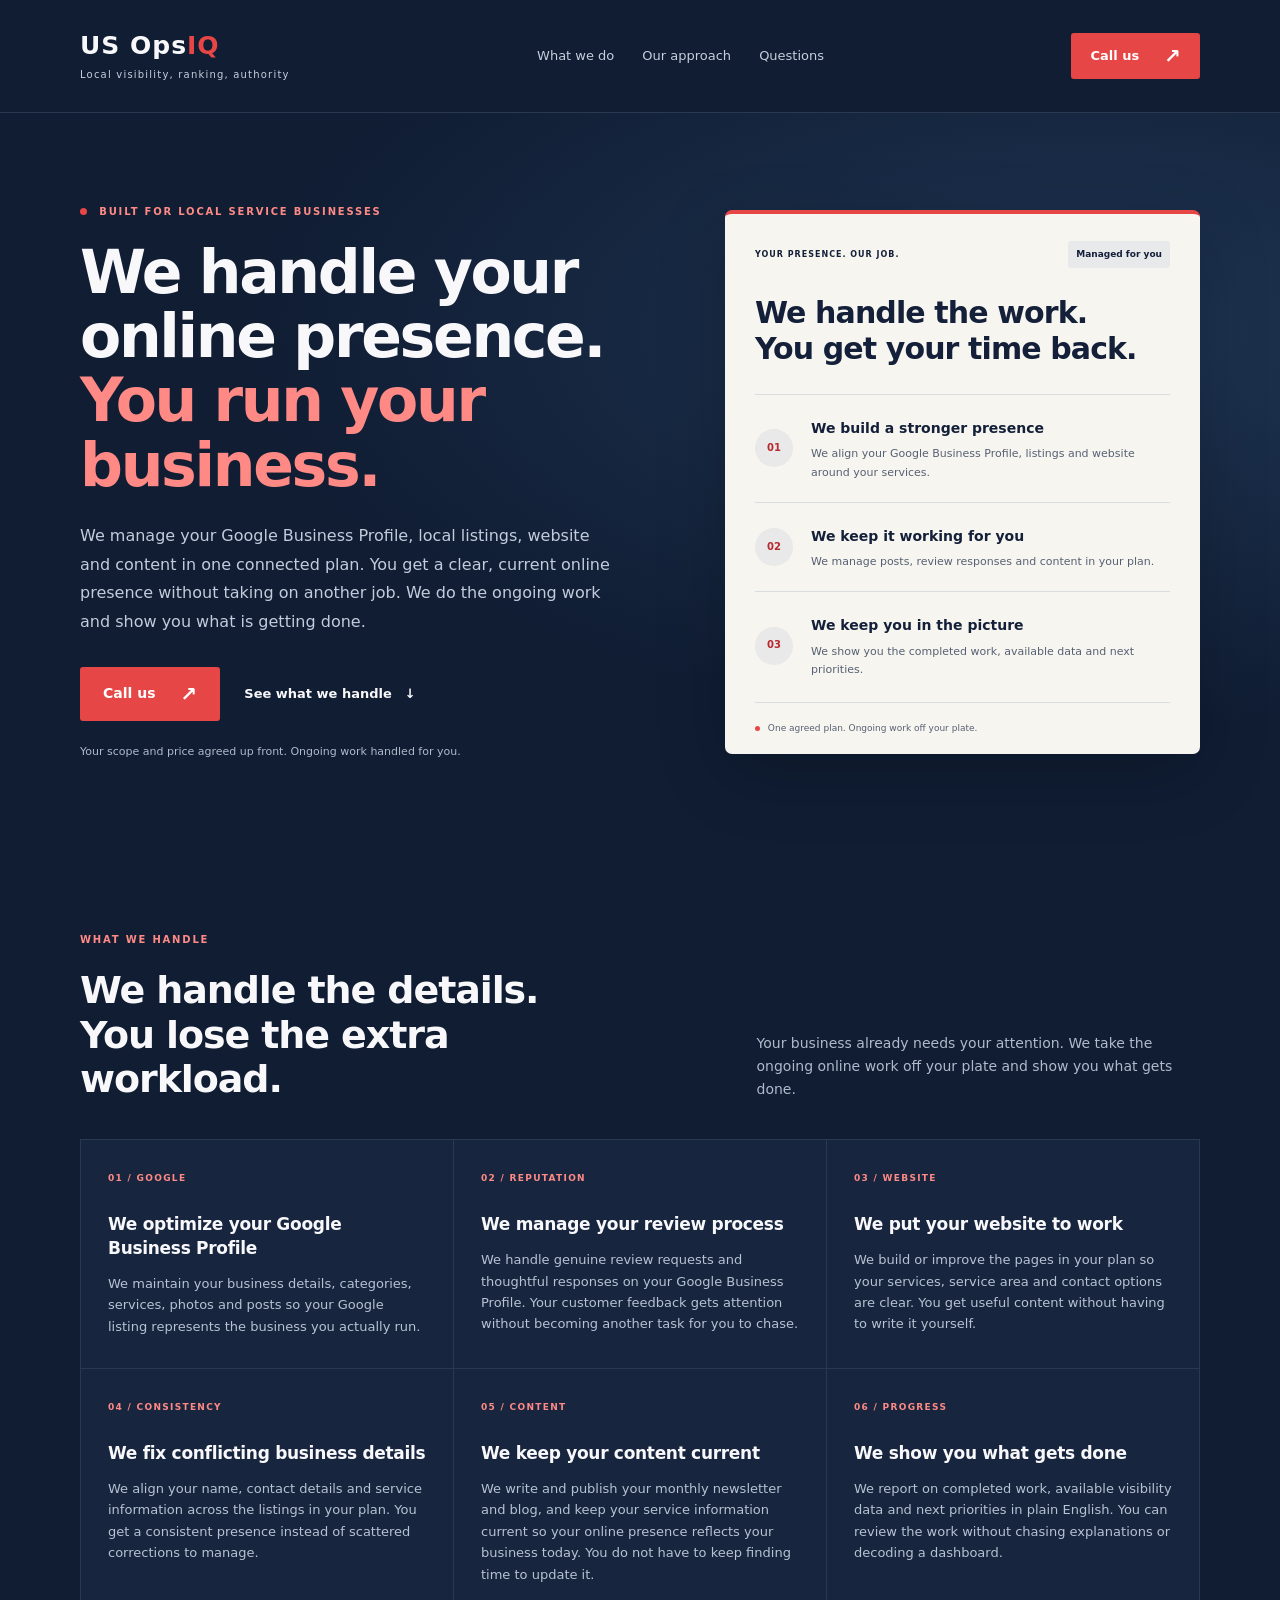
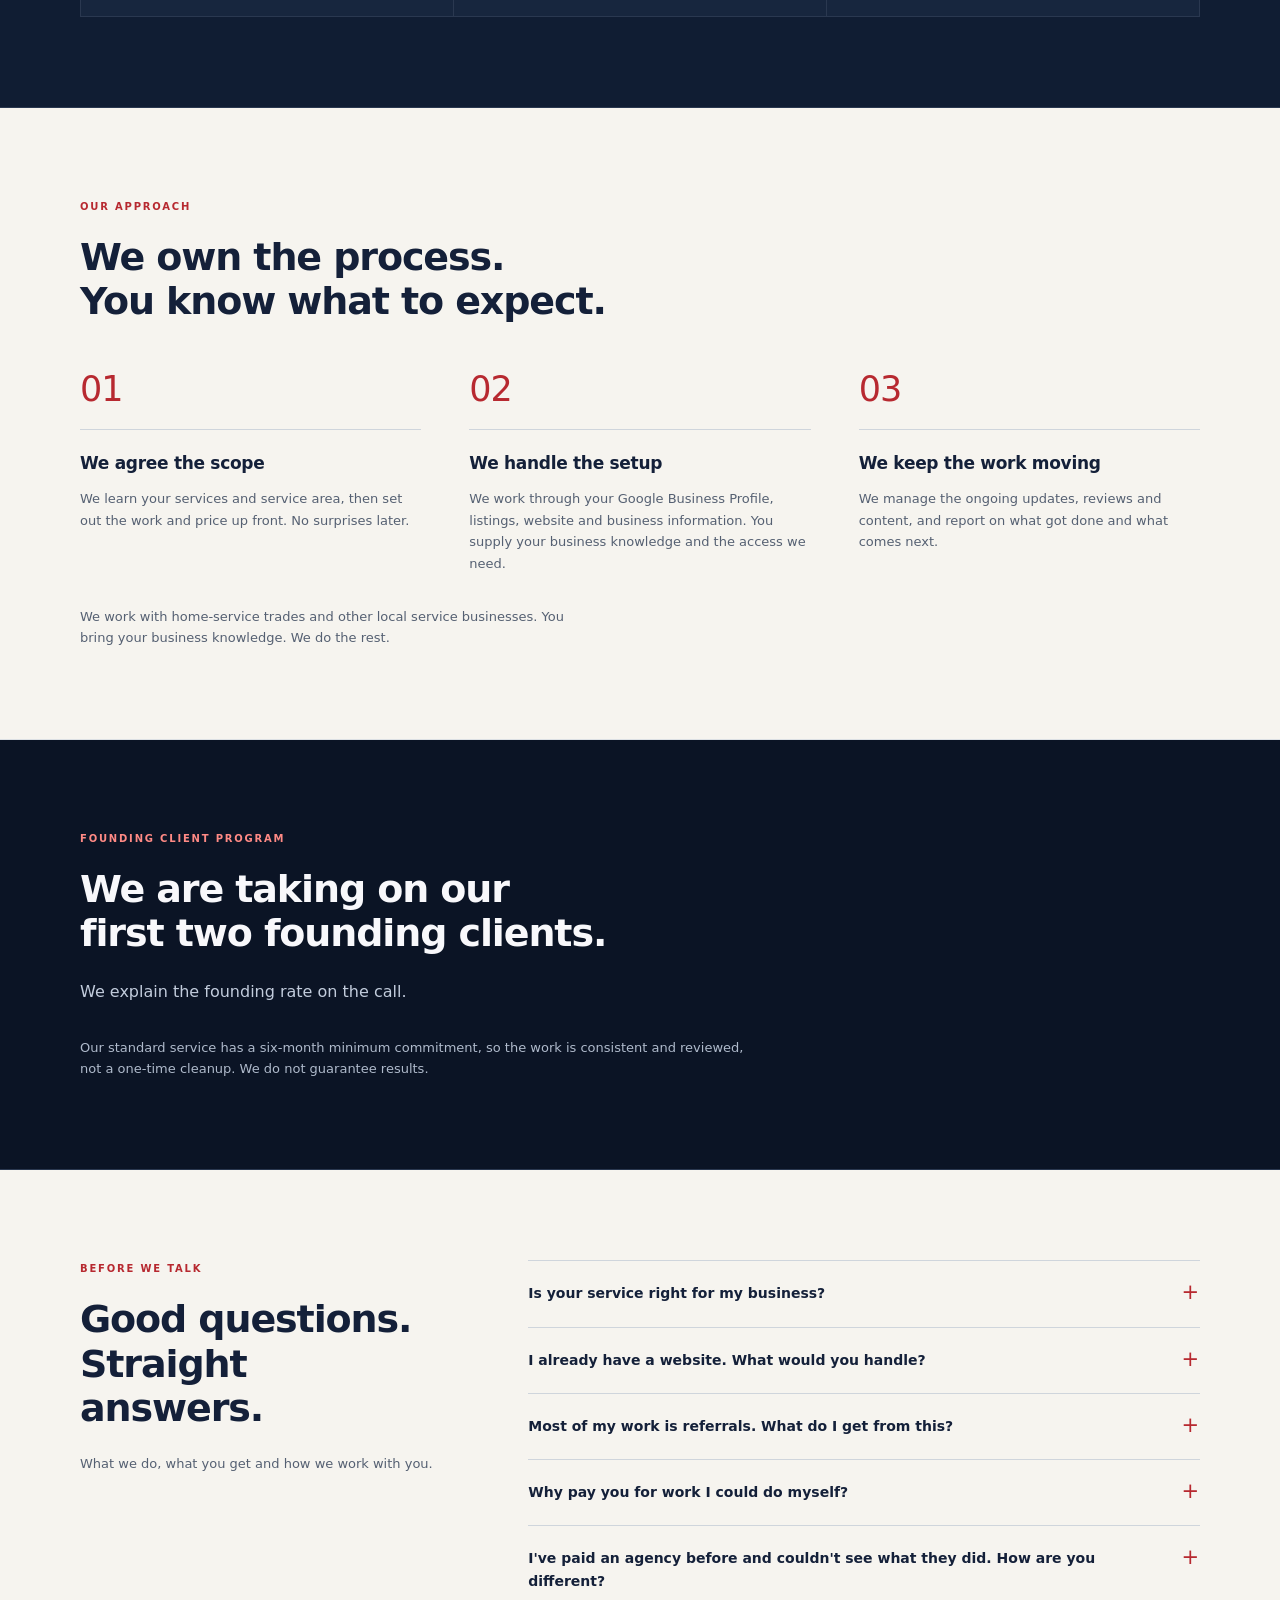
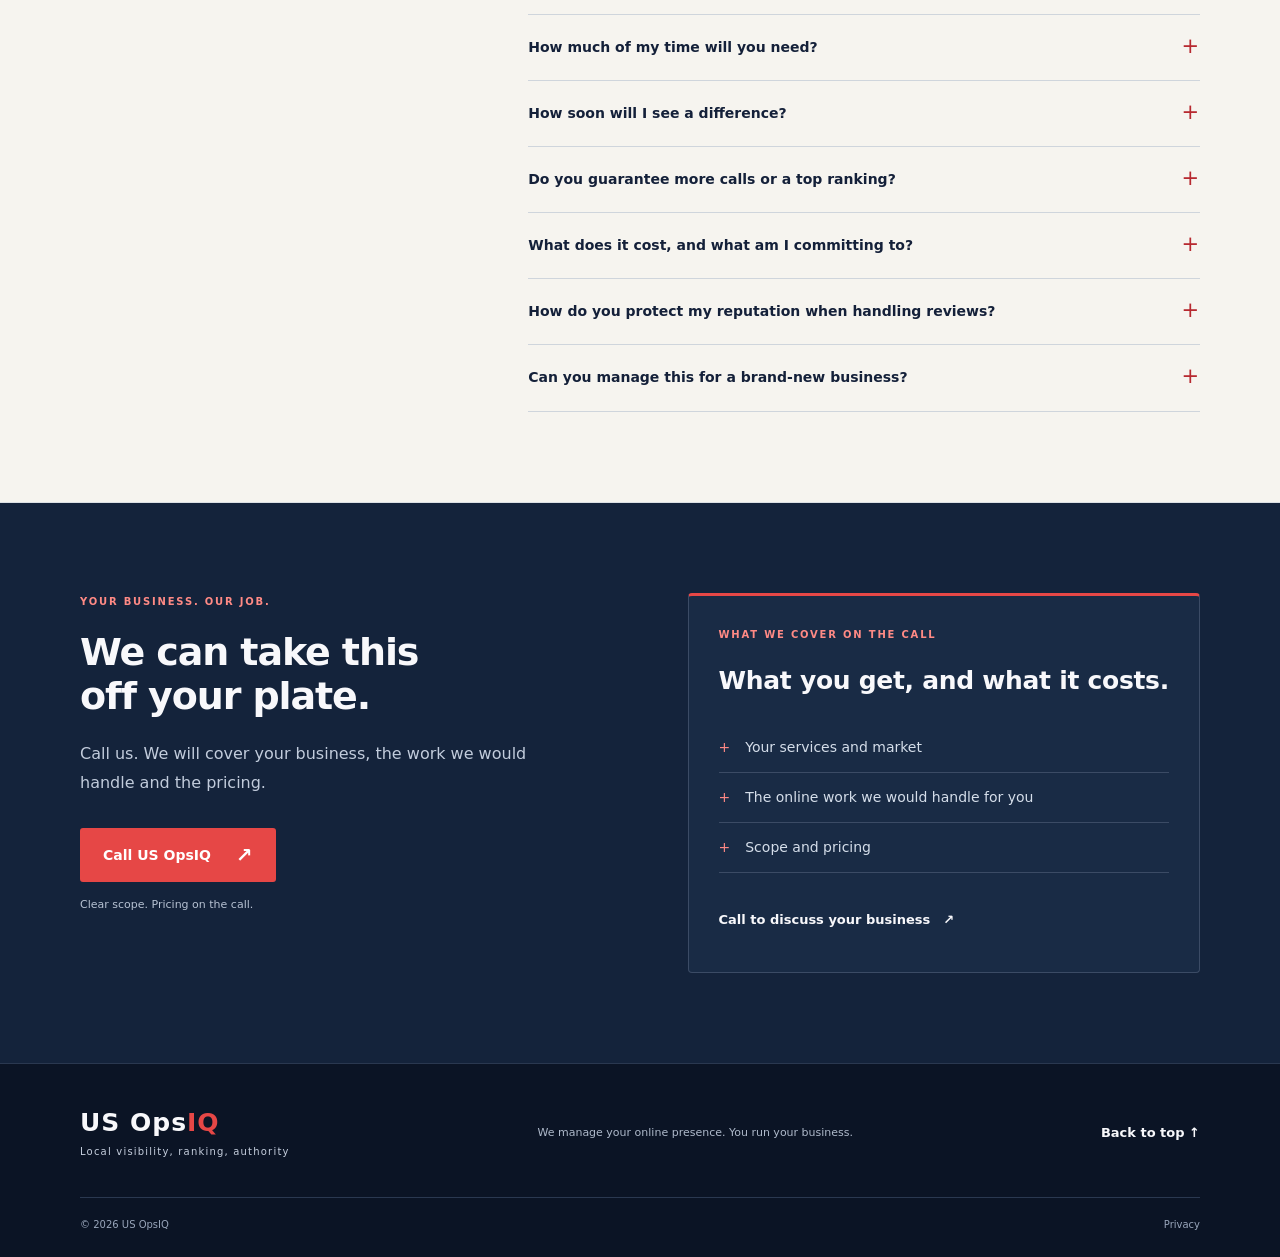
==== commit bdd0706f: "Rename 3-index.html to index.html" ====
--- a/index.html
+++ b/index.html
@@ -1,27 +1,24 @@
 <!DOCTYPE html>
 
-<html lang="en"><head><meta charset="utf-8"/><meta content="width=device-width, initial-scale=1" name="viewport"/><meta content="We manage your profiles, listings, reviews and website content in one connected plan. You get a clear, current online presence without another job to manage." name="description"/><meta content="#101d33" name="theme-color"/><title>US OpsIQ | We handle your online presence</title><link href="styles.css" rel="stylesheet"/></head>
+<html lang="en"><head><meta charset="utf-8"/><meta content="width=device-width, initial-scale=1" name="viewport"/><meta content="We manage your Google Business Profile, local listings, website and content in one connected plan. You get a clear, current online presence without another job to manage." name="description"/><meta content="#101d33" name="theme-color"/><title>US OpsIQ | We handle your online presence</title><link href="styles.css" rel="stylesheet"/></head>
 <body>
 <a class="skip" href="#main">Skip to content</a>
 <header><nav aria-label="Main navigation" class="container nav"><a aria-label="US OpsIQ home" class="wordmark" href="#">US Ops<span>IQ</span><small>Local visibility, ranking, authority</small></a><div class="navlinks"><a href="#work">What we do</a><a href="#process">Our approach</a><a href="#questions">Questions</a></div><a class="button small" href="tel:+15416668679">Call us <span aria-hidden="true">↗</span></a></nav></header>
 <main id="main">
-<section class="hero"><div class="container hero-grid"><div><div class="eyebrow"><i></i> Built for local service businesses</div><h1>We handle your<br/>online presence.<br/><em>You run your business.</em></h1><p class="lead">We manage your profiles, listings, reviews and website content in one connected plan. You get a clear, current online presence without taking on another job. We do the ongoing work and show you what is getting done.</p><div class="actions"><a class="button" href="tel:+15416668679">Call to talk next steps <span aria-hidden="true">↗</span></a><a class="text-link" href="#work">See what we handle <span aria-hidden="true">↓</span></a></div><p class="hero-note">Your scope and price agreed up front. Ongoing work handled for you.</p></div>
-<div aria-label="Illustration of our approach, not a client report" class="presence-card"><div class="panel-top"><span>YOUR PRESENCE. OUR JOB.</span><span class="pill">Managed for you</span></div><div class="presence-title">We handle the work.<br/>You get your time back.</div><div class="presence-row"><div class="icon">01</div><div><strong>We build a stronger presence</strong><p>We align your profiles, listings and website around your services.</p></div></div><div class="presence-row"><div class="icon">02</div><div><strong>We keep it working for you</strong><p>We manage updates, review responses and content in your plan.</p></div></div><div class="presence-row"><div class="icon">03</div><div><strong>We keep you in the picture</strong><p>We show you the completed work, available data and next priorities.</p></div></div><div class="panel-bottom"><span class="red-dot"></span> One agreed plan. Ongoing work off your plate.</div></div></div></section>
-<div class="principle-strip"><div class="container"><span>We define the work before we start</span><span>We handle the ongoing tasks</span><span>We report on what gets done</span></div></div>
-<section class="section light" id="why"><div class="container split"><div><p class="eyebrow">The work you should not have to carry</p><h2>Your business needs you.<br/>Your online presence has us.</h2></div><div class="intro-copy"><p>The jobs, the phone, the schedule and the team already need your attention. Profile updates, unanswered reviews and an outdated website become another unfinished list, usually waiting for your evening.</p><p>We take responsibility for the work in your plan. We correct the gaps, keep your information current and manage the ongoing updates. You get a business that is represented clearly online, without becoming its full-time marketing department.</p></div></div></section>
-<section class="section" id="work"><div class="container"><div class="section-heading"><div><p class="eyebrow">What we handle</p><h2>We handle the details.<br/>You lose the extra workload.</h2></div><p>We define the scope, manage the work and report on progress. You get one connected plan for your online presence, not another list of instructions to follow.</p></div><div class="services">
-<article class="service"><span class="service-no">01 / PROFILE</span><h3>We manage your business profile</h3><p>We maintain your business details, categories, services, photos and updates so your profile represents the business you actually run.</p></article>
-<article class="service"><span class="service-no">02 / REPUTATION</span><h3>We manage your review process</h3><p>We handle genuine review requests and thoughtful responses in your plan. Your customer feedback gets attention without becoming another task for you to chase.</p></article>
+<section class="hero"><div class="container hero-grid"><div><div class="eyebrow"><i></i> Built for local service businesses</div><h1>We handle your<br/>online presence.<br/><em>You run your business.</em></h1><p class="lead">We manage your Google Business Profile, local listings, website and content in one connected plan. You get a clear, current online presence without taking on another job. We do the ongoing work and show you what is getting done.</p><div class="actions"><a class="button" href="tel:+15416668679">Call us <span aria-hidden="true">↗</span></a><a class="text-link" href="#work">See what we handle <span aria-hidden="true">↓</span></a></div><p class="hero-note">Your scope and price agreed up front. Ongoing work handled for you.</p></div>
+<div aria-label="Illustration of our approach, not a client report" class="presence-card"><div class="panel-top"><span>YOUR PRESENCE. OUR JOB.</span><span class="pill">Managed for you</span></div><div class="presence-title">We handle the work.<br/>You get your time back.</div><div class="presence-row"><div class="icon">01</div><div><strong>We build a stronger presence</strong><p>We align your Google Business Profile, listings and website around your services.</p></div></div><div class="presence-row"><div class="icon">02</div><div><strong>We keep it working for you</strong><p>We manage posts, review responses and content in your plan.</p></div></div><div class="presence-row"><div class="icon">03</div><div><strong>We keep you in the picture</strong><p>We show you the completed work, available data and next priorities.</p></div></div><div class="panel-bottom"><span class="red-dot"></span> One agreed plan. Ongoing work off your plate.</div></div></div></section>
+<section class="section" id="work"><div class="container"><div class="section-heading"><div><p class="eyebrow">What we handle</p><h2>We handle the details.<br/>You lose the extra workload.</h2></div><p>Your business already needs your attention. We take the ongoing online work off your plate and show you what gets done.</p></div><div class="services">
+<article class="service"><span class="service-no">01 / GOOGLE</span><h3>We optimize your Google Business Profile</h3><p>We maintain your business details, categories, services, photos and posts so your Google listing represents the business you actually run.</p></article>
+<article class="service"><span class="service-no">02 / REPUTATION</span><h3>We manage your review process</h3><p>We handle genuine review requests and thoughtful responses on your Google Business Profile. Your customer feedback gets attention without becoming another task for you to chase.</p></article>
 <article class="service"><span class="service-no">03 / WEBSITE</span><h3>We put your website to work</h3><p>We build or improve the pages in your plan so your services, service area and contact options are clear. You get useful content without having to write it yourself.</p></article>
 <article class="service"><span class="service-no">04 / CONSISTENCY</span><h3>We fix conflicting business details</h3><p>We align your name, contact details and service information across the listings in your plan. You get a consistent presence instead of scattered corrections to manage.</p></article>
-<article class="service"><span class="service-no">05 / CONTENT</span><h3>We keep your content current</h3><p>We manage relevant service information and updates so your online presence reflects your business today. You do not have to keep finding time to update it.</p></article>
+<article class="service"><span class="service-no">05 / CONTENT</span><h3>We keep your content current</h3><p>We write and publish your monthly newsletter and blog, and keep your service information current so your online presence reflects your business today. You do not have to keep finding time to update it.</p></article>
 <article class="service"><span class="service-no">06 / PROGRESS</span><h3>We show you what gets done</h3><p>We report on completed work, available visibility data and next priorities in plain English. You can review the work without chasing explanations or decoding a dashboard.</p></article>
 </div></div></section>
-<section class="section light" id="process"><div class="container"><p class="eyebrow">Our approach</p><h2>We own the process.<br/>You know what to expect.</h2><div class="steps"><article><div class="step-number">01</div><h3>We define your plan</h3><p>We review your current online presence, services and service area. We set out the priorities, scope and price for your approval before the work starts.</p></article><article><div class="step-number">02</div><h3>We handle the setup</h3><p>We work through the profiles, website and business information in your plan. You supply your business knowledge and needed access; we manage the work.</p></article><article><div class="step-number">03</div><h3>We keep the work moving</h3><p>We manage the ongoing updates, review work and content in your scope. We report on progress and explain the next priorities so you stay informed without running the day-to-day tasks.</p></article></div></div></section>
-<section class="section"><div class="container split foundation"><div><p class="eyebrow">Managed for owners, not marketing experts</p><h2>We manage the online work.<br/>You keep your focus.</h2><p class="lead compact">We work with home-service trades and other local service businesses that need consistent execution. We bring the plan, do the agreed work and keep you informed. You bring your business knowledge and the approvals we need, not a spare evening to do the tasks yourself.</p><a class="text-link" href="tel:+15416668679">Call to see if we're a fit <span aria-hidden="true">↗</span></a></div><div class="expectations"><div><span>✓</span><p><strong>We make the scope clear</strong>We spell out the work, price and terms in your proposal before you decide.</p></div><div><span>✓</span><p><strong>We work in your business voice</strong>We base the content on your services, market and real business, with your brand out front.</p></div><div><span>✓</span><p><strong>We keep you informed</strong>We explain completed work and next priorities so you can see what you are paying for.</p></div><div><span>✓</span><p><strong>We manage a connected plan</strong>We bring profiles, reviews, content and reporting together instead of treating each task in isolation.</p></div></div></div></section>
-<section class="section founding"><div class="container founding-content"><div><p class="eyebrow">Founding client program</p><h2>We are building our<br/>founding-client group.</h2><p class="lead compact">We are taking on our first two founding clients. We discuss your business, define the work we can manage and explain the founding rate on the call. You get the full proposal before making a commitment.</p><p class="muted">Our standard service has a six-month minimum commitment. We use that runway for consistent work and review, not a one-time cleanup. We do not guarantee results. We set out the scope, price, payment schedule and full terms in your proposal.</p></div></div></section>
-<section class="section light" id="questions"><div class="container faq-layout"><div><p class="eyebrow">Before we talk</p><h2>Good questions.<br/>Straight answers.</h2><p class="muted">What we do, what you get and how we work with you.</p></div><div class="faqs"><details><summary>Is your service right for my business?</summary><p>We work with local service businesses that need their online presence managed, with home-service trades as a core focus. We review your services, market and starting point before recommending a scope. You get a plan built around the work your business needs, not a package chosen before we understand it.</p></details><details><summary>I already have a website. What would you handle?</summary><p>We review your existing website alongside your profiles, listings and reviews, then identify the gaps in the overall presence. We can manage the improvements and ongoing work in your agreed scope. You do not automatically need a replacement website. We recommend the work based on the gaps we find, rather than assuming everything needs to be rebuilt.</p></details><details><summary>Most of my work is referrals. What do I get from this?</summary><p>We make sure your online presence backs up the reputation you have built. We manage clear service information, consistent business details and review work in your plan. You get a current, useful online presence supporting your business without having to manage it yourself. We are not asking you to replace referrals with something unproven.</p></details><details><summary>Why pay you for work I could do myself?</summary><p>You could manage these tasks yourself. We take on the responsibility of keeping the agreed work moving when your schedule fills up. We manage updates, review responses, listing corrections and content in your plan. You get that work handled without repeatedly trading your evenings for another marketing to-do list.</p></details><details><summary>I've paid an agency before and couldn't see what they did. How are you different?</summary><p>We put the scope in writing before we start and report on completed work, available visibility data and next priorities. You get concrete work to review and a clear view of what we are managing. We do not ask you to treat a vague promise of better visibility as proof that the job is getting done.</p></details><details><summary>How much of my time will you need?</summary><p>We need your business knowledge, accurate information, access and approvals. We manage the ongoing tasks included in your plan. You stay involved where your decisions matter; we take on the profile updates, review responses and content work instead of handing those jobs back to you.</p></details><details><summary>How soon will I see a difference?</summary><p>We start with the agreed priorities and report as the work progresses. We can show you completed corrections, clearer service information and other work in your scope. Search visibility and enquiries are less predictable, so we review the available data without promising a results date we cannot control.</p></details><details><summary>Do you guarantee more calls or a top ranking?</summary><p>No. We do not control search positions or guarantee enquiries or revenue. We commit to managing the agreed work and reporting clearly on it. You get a defined service with visible follow-through, not a ranking promise used to make a sale.</p></details><details><summary>How will I know whether the work is paying off?</summary><p>We report on completed work and the visibility data available to us, then explain the next priorities. We can discuss that alongside what you are seeing in real enquiries and jobs. You get a grounded picture of progress; we do not claim every new job as our result or treat a search position as the whole story.</p></details><details><summary>What does it cost, and what am I committing to?</summary><p>We discuss pricing on the call after understanding the scope you need. Our standard service starts with a six-month minimum commitment. We give you the services, price, payment schedule and full terms in a proposal before you decide. We also discuss the founding-client rate for our first two clients on the call.</p></details><details><summary>Why do you require a six-month minimum?</summary><p>We provide ongoing management, not a one-time cleanup followed by silence. We use that runway to put your plan in place, keep the work consistent and review progress. You get continuity in the work, not a guarantee of rankings, enquiries or revenue. We explain the commitment and full terms before you agree.</p></details><details><summary>How do you protect my reputation when handling reviews?</summary><p>We work with genuine feedback from real customers and thoughtful responses in your business voice. We use neutral invitations rather than selecting only happy customers. We do not buy reviews, reward positive ratings or block negative feedback. You get a review process based on your real work, not tactics that misrepresent it.</p></details><details><summary>Can you manage this for a brand-new business?</summary><p>Yes. We can build the foundation around clear service pages, accurate business information and a properly prepared profile, with the exact work set out in your plan. We discuss a staged approach where appropriate. You get help matched to your starting point instead of being treated like an established business with an established online presence.</p></details></div></div></section>
-<section class="section contact" id="start"><div class="container contact-grid"><div><p class="eyebrow">Your business. Our next conversation.</p><h2>We can take this<br/>off your plate.</h2><p class="lead compact">We will talk through your business, the work that needs attention and the scope we can manage. You get a clear next step and a proposal before you commit.</p><a class="button" href="tel:+15416668679">Call US OpsIQ <span aria-hidden="true">↗</span></a><p class="call-note">Clear scope. Pricing on the call. A proposal before you commit.</p></div><aside class="call-panel"><span class="eyebrow">What we cover on the call</span><h3>We turn your priorities into a defined plan.</h3><ul><li>We learn about your services and market</li><li>We discuss the online work you need handled</li><li>We explain scope, pricing and next steps</li></ul><p>We bring the marketing knowledge. You bring your knowledge of the business. We take it from there, with a proposal for you to review.</p><a class="text-link" href="tel:+15416668679">Call to discuss your business <span aria-hidden="true">↗</span></a></aside></div></section>
+<section class="section light" id="process"><div class="container"><p class="eyebrow">Our approach</p><h2>We own the process.<br/>You know what to expect.</h2><div class="steps"><article><div class="step-number">01</div><h3>We agree the scope</h3><p>We learn your services and service area, then set out the work and price up front. No surprises later.</p></article><article><div class="step-number">02</div><h3>We handle the setup</h3><p>We work through your Google Business Profile, listings, website and business information. You supply your business knowledge and the access we need.</p></article><article><div class="step-number">03</div><h3>We keep the work moving</h3><p>We manage the ongoing updates, reviews and content, and report on what got done and what comes next.</p></article></div><p class="muted" style="margin-top:32px">We work with home-service trades and other local service businesses. You bring your business knowledge. We do the rest.</p></div></section>
+<section class="section founding"><div class="container founding-content"><div><p class="eyebrow">Founding client program</p><h2>We are taking on our<br/>first two founding clients.</h2><p class="lead compact">We explain the founding rate on the call.</p><p class="muted">Our standard service has a six-month minimum commitment, so the work is consistent and reviewed, not a one-time cleanup. We do not guarantee results.</p></div></div></section>
+<section class="section light" id="questions"><div class="container faq-layout"><div><p class="eyebrow">Before we talk</p><h2>Good questions.<br/>Straight answers.</h2><p class="muted">What we do, what you get and how we work with you.</p></div><div class="faqs"><details><summary>Is your service right for my business?</summary><p>We work with local service businesses that need their online presence managed, with home-service trades as a core focus. We build the scope around the work your business needs.</p></details><details><summary>I already have a website. What would you handle?</summary><p>We review your website alongside your Google Business Profile, listings and reviews, then manage the improvements in your scope. You do not automatically need a replacement. We only recommend a rebuild if the gaps call for it.</p></details><details><summary>Most of my work is referrals. What do I get from this?</summary><p>We make sure your online presence backs up the reputation you have built. We manage clear service information, consistent business details and review work in your plan. You get a current, useful online presence supporting your business without having to manage it yourself. We are not asking you to replace referrals with something unproven.</p></details><details><summary>Why pay you for work I could do myself?</summary><p>You could manage these tasks yourself. We take on the responsibility of keeping the agreed work moving when your schedule fills up. We manage posts, review responses, listing corrections and content in your plan. You get that work handled without repeatedly trading your evenings for another marketing to-do list.</p></details><details><summary>I've paid an agency before and couldn't see what they did. How are you different?</summary><p>We set the scope up front and report on completed work, available visibility data and next priorities. You see concrete work, not a vague promise of better visibility.</p></details><details><summary>How much of my time will you need?</summary><p>We need your business knowledge, accurate information, access and approvals. We manage the ongoing tasks included in your plan. You stay involved where your decisions matter; we take on the posts, review responses and content work instead of handing those jobs back to you.</p></details><details><summary>How soon will I see a difference?</summary><p>We start with the agreed priorities and report as the work progresses. We can show you completed corrections, clearer service information and other work in your scope. Search visibility and enquiries are less predictable, so we review the available data without promising a results date we cannot control.</p></details><details><summary>Do you guarantee more calls or a top ranking?</summary><p>No. We do not control search positions or guarantee enquiries or revenue. We commit to managing the agreed work and reporting clearly on it. You get a defined service with visible follow-through, not a ranking promise used to make a sale.</p></details><details><summary>What does it cost, and what am I committing to?</summary><p>We go over pricing on the call, once we understand the scope you need. Our standard service has a six-month minimum. That gives us time to put your plan in place and keep the work consistent, not do a one-time cleanup. We also cover the founding rate for our first two clients on the call. No guarantee of rankings, enquiries or revenue.</p></details><details><summary>How do you protect my reputation when handling reviews?</summary><p>We work with genuine feedback from real customers and thoughtful responses in your business voice. We use neutral invitations rather than selecting only happy customers. We do not buy reviews, reward positive ratings or block negative feedback. You get a review process based on your real work, not tactics that misrepresent it.</p></details><details><summary>Can you manage this for a brand-new business?</summary><p>Yes. We build the foundation: clear service pages, accurate business information and a properly prepared Google Business Profile. You get help matched to your starting point.</p></details></div></div></section>
+<section class="section contact" id="start"><div class="container contact-grid"><div><p class="eyebrow">Your business. Our job.</p><h2>We can take this<br/>off your plate.</h2><p class="lead compact">Call us. We will cover your business, the work we would handle and the pricing.</p><a class="button" href="tel:+15416668679">Call US OpsIQ <span aria-hidden="true">↗</span></a><p class="call-note">Clear scope. Pricing on the call.</p></div><aside class="call-panel"><span class="eyebrow">What we cover on the call</span><h3>What you get, and what it costs.</h3><ul><li>Your services and market</li><li>The online work we would handle for you</li><li>Scope and pricing</li></ul><a class="text-link" href="tel:+15416668679">Call to discuss your business <span aria-hidden="true">↗</span></a></aside></div></section>
 </main><footer><div class="container footer-main"><a class="wordmark" href="#">US Ops<span>IQ</span><small>Local visibility, ranking, authority</small></a><p>We manage your online presence.
 You run your business.</p><a class="text-link" href="#main">Back to top ↑</a></div><div class="container footer-bottom"><span>© 2026 US OpsIQ</span><a href="privacy.html">Privacy</a></div></footer>
 </body></html>
